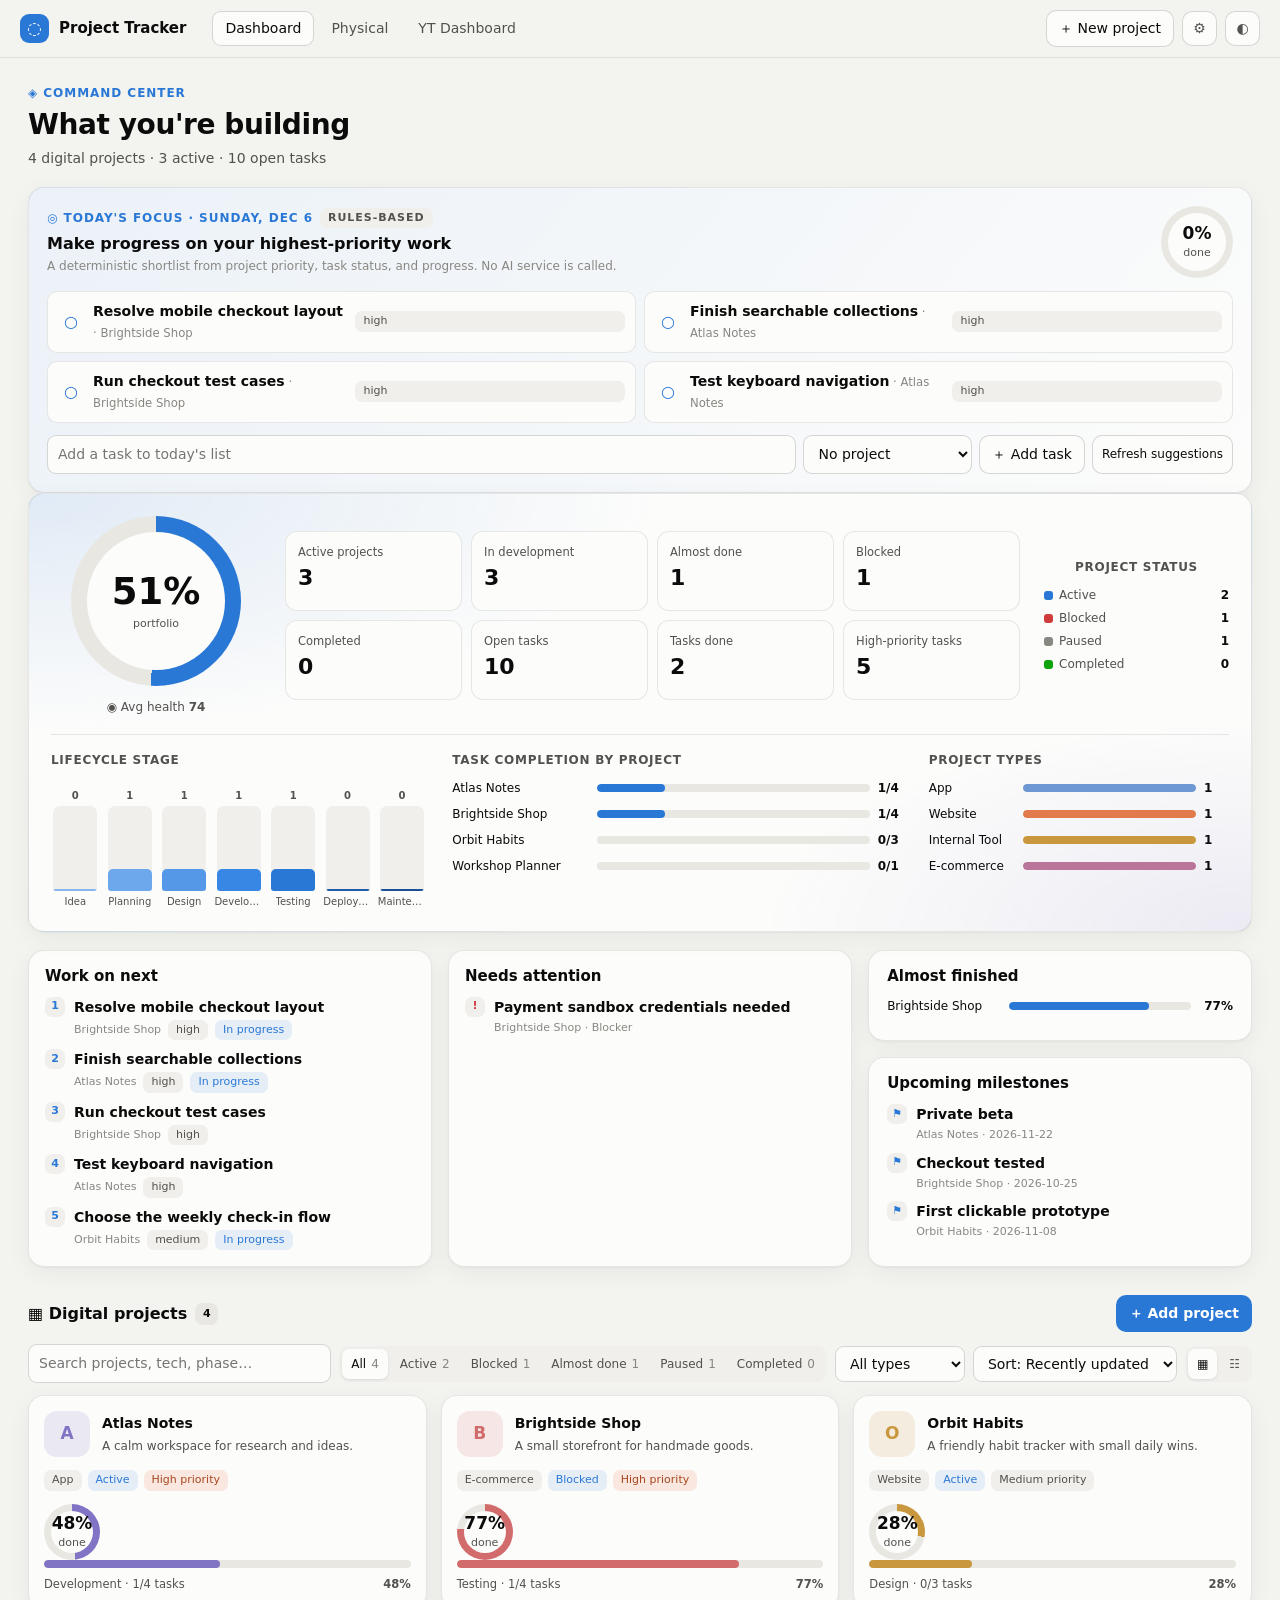
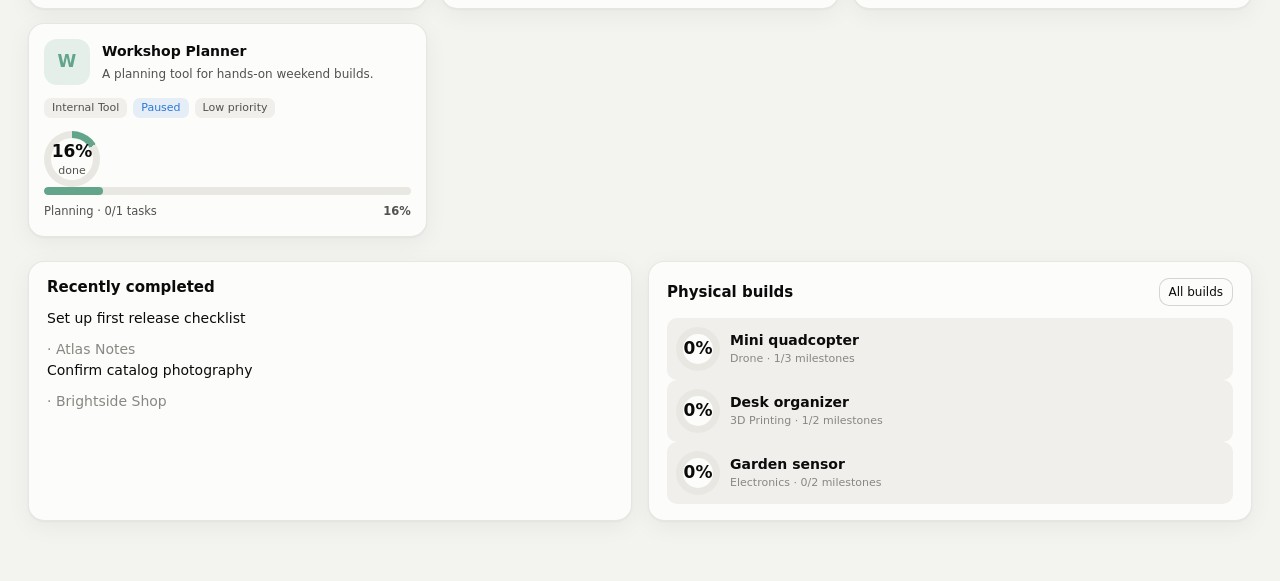
==== artifact-version/artifact-code.html @ 7876c754 "Add standalone Artifact prototype Co-authored-by: Yousseft2002 <73260784+Yousseft2002@users.noreply." ====
<!doctype html>
<html lang="en">
<head>
<meta charset="utf-8">
<meta name="viewport" content="width=device-width, initial-scale=1">
<meta name="theme-color" content="#f3f3f0">
<title>Project Tracker · Artifact</title>
<style>
:root{color-scheme:light;--page:#f3f3f0;--surface:#fcfcfb;--surface2:#f0efec;--surface3:#e8e7e2;--border:rgba(11,11,11,.09);--border-strong:rgba(11,11,11,.16);--text:#0b0b0b;--text2:#52514e;--muted:#898781;--grid:#e1e0d9;--accent:#2a78d6;--good:#0ca30c;--warning:#fab219;--critical:#d03b3b;--serious:#ec835a;--s1:#2a78d6;--s2:#eb6834;--s3:#1baf7a;--s4:#eda100;--s5:#e87ba4;--s6:#008300;--s7:#4a3aa7;--s8:#e34948;--shadow:0 1px 2px rgba(0,0,0,.04),0 6px 24px rgba(0,0,0,.05);--radius:16px}
:root[data-theme=dark]{color-scheme:dark;--page:#0b0c0e;--surface:#16171a;--surface2:#1e1f23;--surface3:#26272c;--border:rgba(255,255,255,.08);--border-strong:rgba(255,255,255,.16);--text:#fff;--text2:#c3c2b7;--muted:#898781;--grid:#2c2c2a;--accent:#3987e5;--good:#0ca30c;--critical:#e66767;--shadow:0 1px 0 rgba(255,255,255,.03) inset}
*{box-sizing:border-box}html,body{margin:0}body{background:var(--page);color:var(--text);font:14px/1.5 system-ui,-apple-system,"Segoe UI",sans-serif;-webkit-font-smoothing:antialiased}button,input,select,textarea{font:inherit;color:inherit}button{cursor:pointer}a{color:inherit;text-decoration:none}h1,h2,h3,p{margin:0}h1{font-size:28px;line-height:1.2;letter-spacing:-.015em}h2{font-size:16px;line-height:1.2}h3{font-size:12px;color:var(--text2);text-transform:uppercase;letter-spacing:.06em}small,.muted{color:var(--muted)}.small{font-size:12px}
.topbar{position:sticky;top:0;z-index:5;display:flex;align-items:center;gap:26px;padding:10px max(20px,calc((100vw - 1384px)/2));background:color-mix(in srgb,var(--page) 88%,transparent);backdrop-filter:blur(14px);border-bottom:1px solid var(--border);flex-wrap:wrap}.brand{display:flex;align-items:center;gap:10px;font-size:15px;font-weight:700;white-space:nowrap}.logo{display:grid;place-items:center;width:29px;height:29px;border-radius:9px;background:var(--accent);color:white;font-weight:800;font-size:17px}.tabs{display:flex;gap:4px;overflow-x:auto}.tabs button{border:0;background:none;color:var(--text2);padding:7px 13px;border-radius:9px;white-space:nowrap}.tabs button:hover,.tabs button.active{background:var(--surface);color:var(--text);box-shadow:inset 0 0 0 1px var(--border-strong)}.top-actions{margin-left:auto;display:flex;gap:8px;align-items:center;flex-wrap:wrap}
.btn,.icon-btn{display:inline-flex;align-items:center;justify-content:center;gap:6px;border:1px solid var(--border-strong);background:var(--surface);padding:7px 12px;border-radius:10px;white-space:nowrap;transition:.15s}.btn:hover,.icon-btn:hover{background:var(--surface2)}.btn.primary{background:var(--accent);color:white;border-color:transparent;font-weight:600}.btn.danger{color:var(--critical)}.btn.small{font-size:12px;padding:4px 9px}.icon-btn{width:35px;height:35px;padding:0;color:var(--text2)}button:disabled{opacity:.5;cursor:default}input,select,textarea{border:1px solid var(--border-strong);background:var(--surface);border-radius:9px;padding:8px 10px;min-width:0}textarea{width:100%;min-height:84px;resize:vertical}input[type=range]{accent-color:var(--accent)}
.app{max-width:1440px;margin:auto;padding:26px 28px 60px}.page-head{display:flex;justify-content:space-between;align-items:flex-end;gap:16px;flex-wrap:wrap;margin-bottom:18px}.page-head p{margin-top:6px;color:var(--text2)}.eyebrow{display:flex;align-items:center;gap:7px;margin-bottom:6px;font-size:12px;font-weight:700;color:var(--accent);text-transform:uppercase;letter-spacing:.08em}.card{background:var(--surface);border:1px solid var(--border);border-radius:var(--radius);box-shadow:var(--shadow);min-width:0}.panel{padding:16px 18px}.panel-head{display:flex;align-items:center;justify-content:space-between;gap:10px;margin-bottom:12px}.panel-head h2{font-size:15px}.section{margin-top:28px}.grid2,.grid3{display:grid;grid-template-columns:repeat(2,minmax(0,1fr));gap:16px}.grid3{grid-template-columns:repeat(3,minmax(0,1fr))}.stack{display:grid;gap:16px}.empty{padding:18px 4px;color:var(--muted);font-size:13px}
.hero{position:relative;overflow:hidden;padding:22px;background:radial-gradient(900px 340px at 0 0,color-mix(in srgb,var(--accent) 13%,transparent),transparent 70%),radial-gradient(700px 300px at 100% 100%,color-mix(in srgb,var(--s7) 9%,transparent),transparent 70%),var(--surface)}.hero-grid{display:grid;grid-template-columns:210px minmax(400px,1fr) 185px;gap:24px;align-items:center}.hero-ring{display:grid;justify-items:center;gap:12px}.ring{display:grid;place-items:center;width:var(--size,126px);aspect-ratio:1;border-radius:50%;background:conic-gradient(var(--ring-color,var(--accent)) calc(var(--pct)*1%),var(--surface3) 0);position:relative}.ring:before{content:"";position:absolute;inset:var(--thickness,12px);border-radius:50%;background:var(--surface)}.ring-center{position:relative;text-align:center;line-height:1.2}.ring-center b{display:block;font-size:26px}.ring-center span{font-size:11px;color:var(--text2)}.hero-ring-foot{display:flex;gap:13px;color:var(--text2);font-size:12px}.hero-tiles{display:grid;grid-template-columns:repeat(4,minmax(100px,1fr));gap:9px}.stat-tile{display:flex;flex-direction:column;align-items:flex-start;min-height:80px;padding:12px;background:var(--surface);border:1px solid var(--border);border-radius:12px;cursor:pointer;text-align:left}.stat-tile:hover{box-shadow:var(--shadow)}.stat-tile .st-label{color:var(--text2);font-size:11.5px}.stat-tile b{font-size:22px;line-height:1.2;margin-top:4px}.hero-donut{display:grid;justify-items:center;gap:10px}.legend{display:flex;gap:8px 14px;flex-wrap:wrap;color:var(--text2);font-size:12px}.legend.vertical{display:grid;gap:5px;width:100%}.legend li{display:flex;align-items:center;gap:6px;list-style:none}.legend b{margin-left:auto;color:var(--text)}.sw{width:9px;height:9px;border-radius:3px;display:inline-block}.hero-lower{display:grid;grid-template-columns:1fr 1.2fr .8fr;gap:26px;border-top:1px solid var(--border);margin-top:18px;padding-top:16px}.hero-lower h3{margin-bottom:10px}.cols{height:130px;display:flex;align-items:flex-end;gap:6px}.col{flex:1;display:grid;justify-items:center;gap:3px;min-width:0;font-size:10px;color:var(--text2)}.col-track{display:flex;align-items:flex-end;justify-content:center;background:var(--surface2);height:85px;width:100%;max-width:44px;border-radius:7px 7px 3px 3px;overflow:hidden}.col-bar{width:100%;min-height:2px;border-radius:5px 5px 0 0}.col-label{overflow:hidden;text-overflow:ellipsis;white-space:nowrap;max-width:100%}.bar-list{display:grid;gap:8px}.bar-row{display:grid;grid-template-columns:minmax(76px,1fr) 2fr 25px;gap:8px;align-items:center;font-size:12px}.bar-track,.progress-track{height:8px;border-radius:99px;background:var(--surface3);overflow:hidden}.bar-track i,.progress-track i{height:100%;display:block;border-radius:99px;background:var(--accent)}
.focus-grid{display:grid;grid-template-columns:1fr 1fr .95fr;gap:16px;margin-top:18px}.focus-grid>.card{padding:16px}.list{list-style:none;padding:0;margin:0;display:grid;gap:9px}.list li{display:flex;align-items:flex-start;gap:9px}.number{display:grid;place-items:center;width:20px;height:20px;border-radius:7px;background:var(--surface2);color:var(--accent);font-weight:700;font-size:11px;flex:none}.list-main{min-width:0;flex:1}.list-title{font-weight:600}.list-meta{display:flex;gap:7px;align-items:center;flex-wrap:wrap;margin-top:2px;color:var(--muted);font-size:11px}.chip{display:inline-flex;align-items:center;gap:4px;background:var(--surface2);border-radius:7px;padding:2px 8px;color:var(--text2);font-size:11px}.chip.status{background:color-mix(in srgb,var(--accent) 11%,var(--surface));color:var(--accent)}.chip.high{background:color-mix(in srgb,var(--serious) 17%,var(--surface));color:#a8481f}.mini-list{display:grid;gap:10px}.mini-row{display:grid;grid-template-columns:minmax(70px,1fr) 1.6fr 34px;gap:8px;align-items:center;font-size:12px}.mini-row b{text-align:right}
.section-title{display:flex;justify-content:space-between;align-items:center;gap:12px;flex-wrap:wrap;margin-bottom:10px}.section-title h2{display:flex;gap:8px;align-items:center}.count{display:grid;place-items:center;min-width:23px;height:22px;padding:0 6px;border-radius:8px;background:var(--surface3);font-size:11px}.toolbar{display:flex;gap:8px;align-items:center;flex-wrap:wrap;margin:12px 0}.search{min-width:210px;flex:1}.seg{display:flex;gap:3px;padding:3px;border-radius:10px;background:var(--surface2)}.seg button{border:0;background:none;padding:6px 9px;color:var(--text2);border-radius:7px;font-size:12px;white-space:nowrap}.seg button.on{background:var(--surface);color:var(--text);box-shadow:0 1px 3px var(--border)}.seg button span{margin-left:5px;color:var(--muted)}.pgrid{display:grid;grid-template-columns:repeat(3,minmax(0,1fr));gap:14px}.project-card{padding:15px;cursor:pointer;transition:transform .15s,box-shadow .15s}.project-card:hover{transform:translateY(-2px);box-shadow:0 10px 28px var(--border)}.pc-head{display:flex;gap:12px;align-items:center}.pc-icon{display:grid;place-items:center;width:46px;height:46px;flex:none;border-radius:13px;background:color-mix(in srgb,var(--tc) 15%,var(--surface));color:var(--tc);font-size:17px;font-weight:750}.pc-head h3{font-size:14px;color:var(--text);text-transform:none;letter-spacing:0}.pc-head p{color:var(--text2);font-size:12px;margin-top:3px;display:-webkit-box;-webkit-line-clamp:2;-webkit-box-orient:vertical;overflow:hidden}.pc-badges{display:flex;gap:6px;flex-wrap:wrap;margin:13px 0}.pc-foot{display:flex;justify-content:space-between;align-items:center;color:var(--text2);font-size:11.5px;margin-top:8px}.prow{display:grid;grid-template-columns:2fr .8fr 1fr 1.2fr;gap:12px;align-items:center;padding:12px;border-bottom:1px solid var(--border);font-size:12.5px;cursor:pointer}.prow:hover{background:var(--surface2)}.prow.head{color:var(--muted);font-size:11px;font-weight:700;cursor:default}.bottom-grid{display:grid;grid-template-columns:1fr 1fr;gap:16px;margin-top:24px}.feed{list-style:none;margin:0;padding:0;display:grid;gap:10px}.feed li{border-bottom:1px solid var(--border);padding-bottom:9px}.feed li:last-child{border:0}.phys-chip{display:flex;align-items:center;gap:10px;padding:9px;border-radius:10px;background:var(--surface2);cursor:pointer}.phys-chip b,.phys-chip span{display:block}.phys-chip span{color:var(--muted);font-size:11px}.panel-title{display:flex;justify-content:space-between;align-items:center;margin-bottom:12px}.build-grid{display:grid;grid-template-columns:repeat(3,minmax(0,1fr));gap:14px}.build-card{padding:16px;cursor:pointer}.build-card:hover{box-shadow:var(--shadow)}.build-card h2{margin:8px 0 4px}.build-stats{display:flex;justify-content:space-between;gap:8px;margin-top:14px;color:var(--text2);font-size:12px}.build-detail{padding:20px}.detail-head{display:grid;grid-template-columns:auto 1fr;gap:22px;align-items:center}.detail-actions{display:flex;gap:8px;flex-wrap:wrap;margin-top:13px}.detail-section{margin-top:16px}.form-grid{display:grid;grid-template-columns:repeat(2,minmax(0,1fr));gap:12px}.field{display:grid;gap:5px;color:var(--text2);font-size:12px}.wide{grid-column:1/-1}.task-columns{display:grid;grid-template-columns:repeat(3,minmax(0,1fr));gap:12px}.task-col{padding:12px;background:var(--surface2);border-radius:12px}.task-col h3{display:flex;justify-content:space-between;margin-bottom:10px}.task{display:flex;align-items:flex-start;gap:8px;padding:9px;background:var(--surface);border:1px solid var(--border);border-radius:9px;margin-top:7px}.task .check{border:0;background:none;padding:0;color:var(--accent);font-size:17px}.task.done .task-text{text-decoration:line-through;color:var(--muted)}.task-text{flex:1;min-width:0}.task-meta{font-size:11px;color:var(--muted)}.task button.remove{border:0;background:none;color:var(--muted);font-size:16px;padding:0 3px}.timeline{list-style:none;padding:0;margin:0;display:grid;gap:8px}.timeline li{display:flex;gap:9px;align-items:center;border-bottom:1px solid var(--border);padding:8px 0}.timeline li:last-child{border:0}.timeline .grow{flex:1}.issue{border-left:3px solid var(--critical);padding:8px 11px;margin:7px 0;background:var(--surface2);border-radius:0 8px 8px 0}.issue.resolved{opacity:.65;border-color:var(--good)}.section-nav{display:flex;gap:7px;overflow-x:auto;margin:16px 0}.section-nav a{white-space:nowrap;padding:6px 10px;background:var(--surface2);border-radius:8px;font-size:12px}
.plan-box{padding:18px;background:linear-gradient(130deg,color-mix(in srgb,var(--accent) 8%,var(--surface)),var(--surface))}.plan-head{display:flex;justify-content:space-between;align-items:center;gap:14px}.plan-head h2{margin:4px 0}.plan-list{display:grid;grid-template-columns:repeat(2,minmax(0,1fr));gap:8px;margin-top:13px}.plan-item{display:flex;gap:9px;align-items:center;padding:9px 10px;border:1px solid var(--border);border-radius:10px;background:var(--surface)}.plan-item span{flex:1}.plan-item button{border:0;background:none;color:var(--accent);font-size:16px}.plan-add{display:flex;gap:7px;flex-wrap:wrap;margin-top:12px}.plan-add input:first-child{flex:1}.plan-message{color:var(--muted);font-size:12px;margin-top:9px}
.stats-grid{display:grid;grid-template-columns:repeat(4,1fr);gap:12px}.yt-kpi{padding:15px;border:1px solid var(--border);border-radius:12px;background:var(--surface)}.yt-kpi b,.yt-kpi span{display:block}.yt-kpi b{font-size:21px}.yt-kpi span{font-size:12px;color:var(--text2)}.yt-banner{padding:14px;margin:15px 0;color:var(--text2);display:flex;gap:10px}.chart-placeholder{height:190px;display:flex;align-items:flex-end;gap:10px;padding:15px 22px;border-bottom:1px solid var(--grid);background:repeating-linear-gradient(to bottom,transparent 0 45px,var(--grid) 46px,var(--grid) 47px)}.chart-placeholder i{flex:1;background:var(--surface3);border-radius:5px 5px 0 0;height:12%}.settings-grid{display:grid;grid-template-columns:1fr 1fr;gap:16px}.settings-card{padding:18px}.settings-card h2{margin-bottom:8px}.settings-card p{color:var(--text2);font-size:13px;margin-bottom:12px}.modal{position:fixed;inset:0;z-index:10;background:rgba(5,8,12,.45);display:grid;place-items:center;padding:15px}.modal-card{width:min(600px,100%);max-height:90vh;overflow:auto;background:var(--surface);border-radius:16px;padding:21px;box-shadow:0 20px 60px rgba(0,0,0,.25)}.modal-head{display:flex;justify-content:space-between;align-items:center;margin-bottom:15px}.modal-card form{display:grid;gap:12px}.modal-actions{display:flex;justify-content:flex-end;gap:8px;margin-top:4px}.toast{position:fixed;bottom:20px;left:50%;transform:translateX(-50%);padding:10px 16px;background:var(--text);color:var(--surface);border-radius:10px;z-index:30;box-shadow:var(--shadow);max-width:90vw}.warning{padding:11px;border-radius:9px;background:color-mix(in srgb,var(--warning) 14%,var(--surface));color:var(--text2);font-size:12px}.status-active{color:var(--accent)}.status-blocked{color:var(--critical)}.status-completed{color:var(--good)}.status-paused{color:var(--muted)}
@media(max-width:1050px){.hero-grid{grid-template-columns:185px 1fr}.hero-donut{display:none}.hero-lower{grid-template-columns:1fr 1fr}.hero-lower>div:last-child{grid-column:1/-1}.focus-grid{grid-template-columns:1fr 1fr}.focus-grid>.card:last-child{grid-column:1/-1}.pgrid{grid-template-columns:repeat(2,minmax(0,1fr))}.build-grid{grid-template-columns:repeat(2,minmax(0,1fr))}}
@media(max-width:700px){.topbar{gap:8px;padding:9px 12px}.brand{margin-right:auto}.top-actions{margin-left:0}.tabs{order:3;width:100%}.top-actions .optional{display:none}.app{padding:19px 13px 40px}.page-head{align-items:flex-start}h1{font-size:24px}.hero{padding:14px}.hero-grid{grid-template-columns:1fr;gap:15px}.hero-ring{display:flex;justify-content:center}.ring{--size:104px}.hero-tiles{grid-template-columns:repeat(2,minmax(0,1fr));gap:7px}.stat-tile{min-height:68px;padding:9px}.stat-tile b{font-size:19px}.hero-lower{grid-template-columns:1fr;gap:17px}.hero-lower>div:last-child{grid-column:auto}.focus-grid,.bottom-grid,.grid2,.settings-grid{grid-template-columns:1fr}.focus-grid>.card:last-child{grid-column:auto}.pgrid,.build-grid{grid-template-columns:1fr}.toolbar{align-items:stretch}.search{min-width:100%}.toolbar select{flex:1}.seg{max-width:100%;overflow-x:auto}.plan-head{align-items:flex-start;flex-direction:column}.plan-list{grid-template-columns:1fr}.task-columns{grid-template-columns:1fr}.detail-head{grid-template-columns:1fr;justify-items:center;text-align:center}.detail-actions{justify-content:center}.form-grid{grid-template-columns:1fr}.wide{grid-column:auto}.stats-grid{grid-template-columns:repeat(2,1fr)}.prow{grid-template-columns:1fr 1fr}.prow.head{display:none}}
</style>
</head>
<body>
<header class="topbar">
  <a class="brand" href="#/"><span class="logo" aria-hidden="true">◌</span><span>Project Tracker</span></a>
  <nav class="tabs" aria-label="Sections">
    <button data-page="dashboard">Dashboard</button><button data-page="physical">Physical</button><button data-page="yt">YT Dashboard</button>
  </nav>
  <div class="top-actions">
    <button class="btn optional" data-action="new-project">＋ New project</button>
    <button class="icon-btn" data-page="settings" title="Data & settings" aria-label="Data and settings">⚙</button>
    <button class="icon-btn" data-action="theme" title="Toggle light / dark" aria-label="Toggle theme">◐</button>
  </div>
</header>
<main id="app" class="app" aria-live="polite"></main>
<div id="overlay"></div>
<div id="toast" class="toast" hidden role="status"></div>
<script>
(() => {
"use strict";
const STORAGE_KEY = "project-tracker-artifact-v1";
const PHASES = ["Idea","Planning","Design","Development","Testing","Deployment","Maintenance"];
const STATUSES = ["Active","Blocked","Paused","Completed"];
const PRIORITIES = ["High","Medium","Low"];
const TYPES = ["App","Website","SaaS","Internal Tool","E-commerce","Automation","Game","Library","Other"];
const COLORS = ["#6e98d4","#e27a4b","#42a58a","#c9983e","#ba759a","#63a58a","#8174c5","#d26c6c"];
const esc = (v) => String(v == null ? "" : v).replace(/[&<>"']/g, c => ({"&":"&amp;","<":"&lt;",">":"&gt;",'"':"&quot;","'":"&#39;"}[c]));
const id = () => "u-" + Date.now().toString(36) + Math.random().toString(36).slice(2,7);
const today = () => new Date().toISOString().slice(0,10);
const fmt = (n) => Number(n || 0).toLocaleString();
const money = (n) => "$" + Number(n || 0).toLocaleString(undefined,{maximumFractionDigits:0});
const emptyTask = (title,status="todo",priority="medium") => ({id:id(),title,detail:"",status,priority,source:"user",updatedAt:new Date().toISOString()});
function demoData(){
  const now = new Date().toISOString();
  return {
    version:1, updatedAt:now, theme:"light",
    projects:[
      {id:"atlas-notes",name:"Atlas Notes",oneLiner:"A calm workspace for research and ideas.",description:"A lightweight notes app focused on searchable collections, a distraction-free editor, and reliable exports.",type:"App",status:"Active",phase:"Development",progress:48,priority:"High",health:78,targetDate:"2026-12-15",technologies:["React","TypeScript","SQLite"],notes:"Synthetic example project. Replace or remove this data.",goals:["Ship a useful first release","Make notes easy to search"],tasks:[emptyTask("Finish searchable collections","doing","high"),emptyTask("Add Markdown export","todo","medium"),emptyTask("Test keyboard navigation","todo","high"),emptyTask("Set up first release checklist","done","medium")],milestones:[{id:id(),title:"Core editor works",status:"done",due:"2026-09-18"},{id:id(),title:"Private beta",status:"todo",due:"2026-11-22"}],blockers:[],bugs:[],createdAt:"2026-05-02",updatedAt:now},
      {id:"brightside-shop",name:"Brightside Shop",oneLiner:"A small storefront for handmade goods.",description:"An independent shop concept with a curated catalog, clear product stories, and a simple checkout journey.",type:"E-commerce",status:"Blocked",phase:"Testing",progress:77,priority:"High",health:62,targetDate:"2026-10-30",technologies:["Shopify","Liquid","Stripe"],notes:"Synthetic example. No store, customer, payment, or production information is connected.",tasks:[emptyTask("Resolve mobile checkout layout","doing","high"),emptyTask("Review return policy copy","todo","medium"),emptyTask("Run checkout test cases","todo","high"),emptyTask("Confirm catalog photography","done","low")],milestones:[{id:id(),title:"Catalog ready",status:"done",due:"2026-09-15"},{id:id(),title:"Checkout tested",status:"todo",due:"2026-10-25"}],blockers:[{id:id(),title:"Payment sandbox credentials needed",detail:"Example blocker only; credentials must never be added to this Artifact.",status:"open"}],bugs:[],createdAt:"2026-03-14",updatedAt:now},
      {id:"orbit-habits",name:"Orbit Habits",oneLiner:"A friendly habit tracker with small daily wins.",description:"A mobile-first concept for building sustainable routines through small goals and helpful visual feedback.",type:"Website",status:"Active",phase:"Design",progress:28,priority:"Medium",health:84,targetDate:"2027-01-12",technologies:["HTML","CSS","JavaScript"],notes:"",tasks:[emptyTask("Choose the weekly check-in flow","doing","medium"),emptyTask("Create accessible streak view","todo","high"),emptyTask("Write onboarding text","todo","low")],milestones:[{id:id(),title:"First clickable prototype",status:"todo",due:"2026-11-08"}],blockers:[],bugs:[{id:id(),title:"Contrast needs review",detail:"Example issue: verify text and status colors.",priority:"medium",status:"open"}],createdAt:"2026-06-07",updatedAt:now},
      {id:"workshop-planner",name:"Workshop Planner",oneLiner:"A planning tool for hands-on weekend builds.",description:"A small utility for collecting project ideas, materials, milestones, and build notes in one place.",type:"Internal Tool",status:"Paused",phase:"Planning",progress:16,priority:"Low",health:71,targetDate:"",technologies:["Python","SQLite"],notes:"",tasks:[emptyTask("List the most common build categories","todo","low")],milestones:[],blockers:[],bugs:[],createdAt:"2026-04-20",updatedAt:now}
    ],
    physical:[
      {id:id(),name:"Mini quadcopter",category:"Drone",status:"active",description:"Synthetic example build log for a small quadcopter.",budget:450,color:2,milestones:[{id:id(),title:"Choose frame and parts",done:true},{id:id(),title:"Assemble and wire",done:false},{id:id(),title:"Bench test safely",done:false}],updates:[{id:id(),day:"2026-09-14",progress:30,note:"Parts list drafted (example).",hours:2,cost:20}],target_date:"2026-12-01"},
      {id:id(),name:"Desk organizer",category:"3D Printing",status:"planning",description:"A custom organizer, modeled and printed in a few iterations.",budget:60,color:5,milestones:[{id:id(),title:"Measure desk",done:true},{id:id(),title:"Print first draft",done:false}],updates:[],target_date:""},
      {id:id(),name:"Garden sensor",category:"Electronics",status:"paused",description:"A small environmental sensor prototype.",budget:90,color:3,milestones:[{id:id(),title:"Pick sensor",done:false},{id:id(),title:"Test enclosure",done:false}],updates:[],target_date:""}
    ],
    planTasks:[], analytics: null, ui:{q:"",status:"all",type:"all",sort:"updated",view:"grid"}, page:"dashboard", projectId:null, physicalId:null
  };
}
function safeLoad(){
  try{
    const raw=localStorage.getItem(STORAGE_KEY);
    if(!raw)return demoData();
    const parsed=JSON.parse(raw);
    if(!parsed||!Array.isArray(parsed.projects)||!Array.isArray(parsed.physical))return demoData();
    return {...demoData(),...parsed,ui:{...demoData().ui,...(parsed.ui||{})}};
  }catch(_){return demoData();}
}
let state=safeLoad(), toastTimer=0, searchTimer=0;
function persist(){
  state.updatedAt=new Date().toISOString();
  try{localStorage.setItem(STORAGE_KEY,JSON.stringify(state));}catch(_){showToast("Browser storage is unavailable; export a JSON backup to keep your changes.");}
}
function showToast(text){
  const t=document.getElementById("toast");t.textContent=text;t.hidden=false;clearTimeout(toastTimer);toastTimer=setTimeout(()=>t.hidden=true,2800);
}
function ring(value,size=76,color="var(--accent)",label="complete"){
  const v=Math.max(0,Math.min(100,Number(value)||0));
  return `<div class="ring" style="--size:${size}px;--pct:${v};--ring-color:${color};--thickness:${Math.max(7,Math.round(size*.095))}px" role="img" aria-label="${v}% ${label}"><div class="ring-center"><b style="font-size:${Math.max(17,Math.round(size*.22))}px">${v}%</b><span>${label}</span></div></div>`;
}
function projectStats(){
  const ps=state.projects, live=ps.filter(p=>p.status!=="Paused"), tasks=ps.flatMap(p=>p.tasks||[]);
  const statusCounts=Object.fromEntries(STATUSES.map(s=>[s,ps.filter(p=>p.status===s).length]));
  return {total:ps.length,active:ps.filter(p=>p.status==="Active"||p.status==="Blocked").length,
    overall:live.length?Math.round(live.reduce((a,p)=>a+(+p.progress||0),0)/live.length):0,
    blocked:statusCounts.Blocked,completed:statusCounts.Completed,paused:statusCounts.Paused,
    inDevelopment:ps.filter(p=>["Design","Development","Testing","Deployment"].includes(p.phase)&&["Active","Blocked"].includes(p.status)).length,
    close:ps.filter(p=>p.status!=="Completed"&&p.status!=="Paused"&&p.progress>=75).length,
    openTasks:tasks.filter(t=>t.status!=="done").length,doneTasks:tasks.filter(t=>t.status==="done").length,totalTasks:tasks.length,
    highTasks:tasks.filter(t=>t.status!=="done"&&t.priority==="high").length,statusCounts};
}
function sortProjects(ps){
  const u=state.ui,q=(u.q||"").trim().toLowerCase();
  const sorts={updated:(a,b)=>(b.updatedAt||"").localeCompare(a.updatedAt||""),progress:(a,b)=>b.progress-a.progress,priority:(a,b)=>PRIORITIES.indexOf(a.priority)-PRIORITIES.indexOf(b.priority),health:(a,b)=>(b.health??-1)-(a.health??-1),phase:(a,b)=>PHASES.indexOf(b.phase)-PHASES.indexOf(a.phase),name:(a,b)=>a.name.localeCompare(b.name)};
  return ps.filter(p=>u.status==="all"||(u.status==="close"?p.status!=="Completed"&&p.progress>=75:p.status===u.status))
    .filter(p=>u.type==="all"||p.type===u.type)
    .filter(p=>!q||[p.name,p.oneLiner,p.type,p.phase,...(p.technologies||[])].join(" ").toLowerCase().includes(q))
    .slice().sort(sorts[u.sort]||sorts.updated);
}
function nextUp(n=6){
  const rows=[];
  state.projects.filter(p=>p.status==="Active"||p.status==="Blocked").forEach(p=>{
    (p.tasks||[]).filter(t=>t.status!=="done").forEach(t=>{
      const pw=3-PRIORITIES.indexOf(p.priority),tw=2-PRIORITIES.indexOf((t.priority||"medium").replace(/^./,c=>c.toUpperCase()));
      rows.push({p,t,score:pw*10+(t.status==="doing"?6:0)+Math.max(0,tw)*2+(p.progress||0)/25});
    });
  });
  rows.sort((a,b)=>b.score-a.score);
  const used={};return rows.filter(x=>(used[x.p.id]=(used[x.p.id]||0)+1)<=2).slice(0,n);
}
function pill(text,cls=""){return `<span class="chip ${cls}">${esc(text)}</span>`}
function projectCard(p){
  const color=COLORS[Math.abs(p.name.split("").reduce((a,c)=>a+c.charCodeAt(0),0))%COLORS.length];
  const taskDone=(p.tasks||[]).filter(t=>t.status==="done").length, total=(p.tasks||[]).length;
  return `<article class="card project-card" data-action="open-project" data-id="${esc(p.id)}" tabindex="0" role="button" aria-label="Open ${esc(p.name)}">
    <div class="pc-head"><div class="pc-icon" style="--tc:${color}">${esc(p.name.slice(0,1).toUpperCase())}</div><div><h3>${esc(p.name)}</h3><p>${esc(p.oneLiner||p.description||"No description yet.")}</p></div></div>
    <div class="pc-badges">${pill(p.type)}${pill(p.status,"status")}${pill(p.priority+" priority",p.priority==="High"?"high":"")}</div>
    ${ring(p.progress,56,color,"done")}
    <div class="progress-track" aria-label="Progress"><i style="width:${Math.max(0,Math.min(100,p.progress))}%;background:${color}"></i></div>
    <div class="pc-foot"><span>${esc(p.phase)} · ${taskDone}/${total} tasks</span><b>${p.progress}%</b></div></article>`;
}
function projectList(p){
  return `<div class="prow" data-action="open-project" data-id="${esc(p.id)}" tabindex="0"><b>${esc(p.name)}</b><span>${esc(p.type)}</span><span>${esc(p.phase)}</span><span>${p.progress}% · ${esc(p.status)}</span></div>`;
}
function panel(title,body,extra=""){
  return `<section class="card panel"><header class="panel-head"><h2>${title}</h2>${extra}</header>${body}</section>`;
}
function dashboard(){
  const s=projectStats(), ps=state.projects, show=sortProjects(ps), maxType=Math.max(1,...TYPES.map(t=>ps.filter(p=>p.type===t).length));
  const statusColors={Active:"var(--accent)",Blocked:"var(--critical)",Paused:"var(--muted)",Completed:"var(--good)"};
  const next=nextUp(5);
  const attention=ps.flatMap(p=>[...(p.blockers||[]).filter(x=>x.status==="open").map(x=>({p,title:x.title,kind:"Blocker"})),...(p.bugs||[]).filter(x=>x.status==="open"&&x.priority==="high").map(x=>({p,title:x.title,kind:"Bug"}))]).slice(0,5);
  const almost=ps.filter(p=>p.status!=="Completed"&&p.status!=="Paused"&&p.progress>=60).sort((a,b)=>b.progress-a.progress).slice(0,4);
  const milestones=ps.flatMap(p=>(p.milestones||[]).filter(m=>m.status!=="done").map(m=>({p,m}))).slice(0,5);
  const phaseHtml=PHASES.map((ph,i)=>{const n=ps.filter(p=>p.phase===ph).length;return `<div class="col"><b>${n}</b><div class="col-track"><i class="col-bar" style="height:${Math.max(2,n/Math.max(1,ps.length)*100)}%;background:${["#86b6ef","#6da7ec","#5598e7","#3987e5","#2a78d6","#1c5cab","#184f95"][i]}"></i></div><span class="col-label">${esc(ph)}</span></div>`}).join("");
  const typeRows=TYPES.map((t,i)=>({t,n:ps.filter(p=>p.type===t).length,i})).filter(x=>x.n).map(x=>`<div class="bar-row"><span>${esc(x.t)}</span><span class="bar-track"><i style="width:${x.n/maxType*100}%;background:${COLORS[x.i%COLORS.length]}"></i></span><b>${x.n}</b></div>`).join("");
  return `<div class="page-head"><div><div class="eyebrow">◈ Command center</div><h1>What you're building</h1><p>${s.total} digital projects · ${s.active} active · ${fmt(s.openTasks)} open tasks</p></div></div>
  ${planner()}
  <section class="hero card" aria-label="Portfolio overview"><div class="hero-grid">
    <div class="hero-ring">${ring(s.overall,170,"var(--accent)","portfolio")}<div class="hero-ring-foot"><span>◉ Avg health <b>${ps.length?Math.round(ps.reduce((a,p)=>a+(p.health||0),0)/ps.length):"–"}</b></span></div></div>
    <div class="hero-tiles">
      ${tile("Active projects",s.active,"all")} ${tile("In development",s.inDevelopment,"all")} ${tile("Almost done",s.close,"close")} ${tile("Blocked",s.blocked,"Blocked")}
      ${tile("Completed",s.completed,"Completed")} ${tile("Open tasks",s.openTasks)} ${tile("Tasks done",s.doneTasks)} ${tile("High-priority tasks",s.highTasks)}
    </div><div class="hero-donut"><h3>Project status</h3><div class="legend vertical">${STATUSES.map(st=>`<li><i class="sw" style="background:${statusColors[st]}"></i>${st}<b>${s.statusCounts[st]}</b></li>`).join("")}</div></div>
  </div><div class="hero-lower"><div><h3>Lifecycle stage</h3><div class="cols">${phaseHtml}</div></div>
    <div><h3>Task completion by project</h3><div class="bar-list">${ps.filter(p=>p.tasks.length).slice(0,5).map(p=>{let c=p.tasks.filter(t=>t.status==="done").length;return `<div class="bar-row"><span>${esc(p.name)}</span><span class="bar-track"><i style="width:${c/Math.max(1,p.tasks.length)*100}%"></i></span><b>${c}/${p.tasks.length}</b></div>`}).join("")||`<div class="empty">Add tasks to see completion.</div>`}</div></div>
    <div><h3>Project types</h3><div class="bar-list">${typeRows||`<div class="empty">No projects yet.</div>`}</div></div>
  </div></section>
  <div class="focus-grid">
    ${panel("Work on next",next.length?`<ol class="list">${next.map((x,i)=>`<li><span class="number">${i+1}</span><div class="list-main"><div class="list-title">${esc(x.t.title)}</div><div class="list-meta"><a href="#/project/${encodeURIComponent(x.p.id)}">${esc(x.p.name)}</a>${pill(x.t.priority||"medium")}${x.t.status==="doing"?pill("In progress","status"):""}</div></div></li>`).join("")}</ol>`:`<div class="empty">Add tasks to see suggestions.</div>`)}
    ${panel("Needs attention",attention.length?`<ul class="list">${attention.map(x=>`<li><span class="number" style="color:var(--critical)">!</span><div class="list-main"><div class="list-title">${esc(x.title)}</div><div class="list-meta">${esc(x.p.name)} · ${x.kind}</div></div></li>`).join("")}</ul>`:`<div class="empty">Nothing needs attention right now.</div>`)}
    <div class="stack">${panel("Almost finished",almost.length?`<div class="mini-list">${almost.map(p=>`<a class="mini-row" href="#/project/${encodeURIComponent(p.id)}"><span>${esc(p.name)}</span><span class="bar-track"><i style="width:${p.progress}%"></i></span><b>${p.progress}%</b></a>`).join("")}</div>`:`<div class="empty">No project is past 60% yet.</div>`)}
      ${panel("Upcoming milestones",milestones.length?`<ul class="list">${milestones.map(x=>`<li><span class="number">⚑</span><div class="list-main"><div class="list-title">${esc(x.m.title)}</div><div class="list-meta">${esc(x.p.name)} · ${x.m.due?esc(x.m.due):"No due date"}</div></div></li>`).join("")}</ul>`:`<div class="empty">No milestones yet.</div>`)}</div>
  </div>
  <section class="section" id="projects"><div class="section-title"><h2>▦ Digital projects <span class="count">${show.length}</span></h2><button class="btn primary" data-action="new-project">＋ Add project</button></div>
    <div class="toolbar"><input class="search" data-action="search" type="search" placeholder="Search projects, tech, phase…" value="${esc(state.ui.q)}" aria-label="Search projects">
      <div class="seg">${["all","Active","Blocked","close","Paused","Completed"].map(k=>`<button class="${state.ui.status===k?"on":""}" data-action="filter-status" data-value="${k}">${k==="all"?"All":k==="close"?"Almost done":k}<span>${k==="all"?ps.length:k==="close"?s.close:ps.filter(p=>p.status===k).length}</span></button>`).join("")}</div>
      <select data-action="filter-type" aria-label="Filter by type"><option value="all">All types</option>${[...new Set(ps.map(p=>p.type))].map(t=>`<option ${state.ui.type===t?"selected":""}>${esc(t)}</option>`).join("")}</select>
      <select data-action="sort"><option value="updated" ${state.ui.sort==="updated"?"selected":""}>Sort: Recently updated</option><option value="progress" ${state.ui.sort==="progress"?"selected":""}>Sort: Progress</option><option value="priority" ${state.ui.sort==="priority"?"selected":""}>Sort: Priority</option><option value="health" ${state.ui.sort==="health"?"selected":""}>Sort: Health</option><option value="phase" ${state.ui.sort==="phase"?"selected":""}>Sort: Lifecycle stage</option><option value="name" ${state.ui.sort==="name"?"selected":""}>Sort: Name</option></select>
      <div class="seg"><button class="${state.ui.view==="grid"?"on":""}" data-action="view" data-value="grid" aria-label="Grid view">▦</button><button class="${state.ui.view==="list"?"on":""}" data-action="view" data-value="list" aria-label="List view">☷</button></div></div>
    ${show.length?(state.ui.view==="grid"?`<div class="pgrid">${show.map(projectCard).join("")}</div>`:`<div class="card"><div class="prow head"><b>Project</b><span>Type</span><span>Stage</span><span>Progress · status</span></div>${show.map(projectList).join("")}</div>`):`<div class="empty">No projects match these filters.</div>`}
  </section>
  <div class="bottom-grid">${panel("Recently completed",ps.flatMap(p=>p.tasks.filter(t=>t.status==="done").map(t=>({p,t}))).slice(0,6).map(x=>`<div class="feed">${esc(x.t.title)} <span class="muted">· ${esc(x.p.name)}</span></div>`).join("")||`<div class="empty">Completed tasks show up here.</div>`)}
    ${panel("Physical builds",state.physical.slice(0,4).map(p=>`<a class="phys-chip" href="#/physical/${p.id}">${ring(p.progress,44,COLORS[p.color%8],"")}<div><b>${esc(p.name)}</b><span>${esc(p.category)} · ${(p.milestones||[]).filter(m=>m.done).length}/${(p.milestones||[]).length} milestones</span></div></a>`).join("")||`<div class="empty">No physical builds yet.</div>`, `<a class="btn small" href="#/physical">All builds</a>`)}</div>`;
}
function tile(label,value,filter=""){
  return `<button class="stat-tile" ${filter?`data-action="quick-filter" data-value="${filter}"`: ""}><span class="st-label">${label}</span><b>${fmt(value)}</b></button>`;
}
function planner(){
  const tasks=nextUp(4);
  const progress=tasks.length?Math.round(tasks.filter(x=>x.t.status==="done").length/tasks.length*100):0;
  return `<section class="plan-box card"><div class="plan-head"><div><div class="eyebrow">◎ Today's focus · ${new Date().toLocaleDateString(undefined,{weekday:"long",month:"short",day:"numeric"})} <span class="chip">Rules-based</span></div><h2>${tasks.length?"Make progress on your highest-priority work":"No open tasks to plan yet"}</h2><p class="muted small">A deterministic shortlist from project priority, task status, and progress. No AI service is called.</p></div>${ring(progress,72,"var(--accent)","done")}</div>
  ${tasks.length?`<div class="plan-list">${tasks.map(x=>`<div class="plan-item"><button aria-label="Complete ${esc(x.t.title)}" data-action="toggle-task" data-project="${esc(x.p.id)}" data-id="${esc(x.t.id)}">${x.t.status==="done"?"✓":"○"}</button><span><b>${esc(x.t.title)}</b><small> · ${esc(x.p.name)}</small></span>${pill(x.t.priority||"medium")}</div>`).join("")}</div>`:`<div class="empty">Create or import a project with tasks to get started.</div>`}
  <form class="plan-add" data-form="add-plan"><input name="title" placeholder="Add a task to today's list" required maxlength="200"><select name="project"><option value="">No project</option>${state.projects.map(p=>`<option value="${esc(p.id)}">${esc(p.name)}</option>`).join("")}</select><button class="btn" type="submit">＋ Add task</button><button class="btn small" type="button" data-action="regenerate">Refresh suggestions</button></form></section>`;
}
function projectDetail(p){
  if(!p)return `<a href="#/">← Dashboard</a><div class="empty">Project not found.</div>`;
  const color=COLORS[Math.abs(p.name.split("").reduce((a,c)=>a+c.charCodeAt(0),0))%COLORS.length];
  const groups=[["doing","In progress"],["todo","Up next"],["done","Completed"]];
  return `<a href="#/" class="small">← Dashboard</a><section class="card panel detail-section"><div class="detail-head">${ring(p.progress,142,color,"complete")}<div><div class="pc-badges">${pill(p.type)}${pill(p.status,"status")}${pill(p.priority+" priority",p.priority==="High"?"high":"")}</div><h1>${esc(p.name)}</h1><p class="muted">${esc(p.oneLiner||"No description yet.")}</p><div class="detail-actions"><button class="btn primary" data-action="edit-project" data-id="${esc(p.id)}">✎ Edit details</button><button class="btn" data-action="delete-project" data-id="${esc(p.id)}">Hide / remove</button>${p.githubUrl?`<a class="btn" href="${esc(p.githubUrl)}" target="_blank" rel="noopener">GitHub ↗</a>`:""}</div></div></div>
    <div class="grid3 section"><div><small>Lifecycle stage</small><b>${esc(p.phase)}</b></div><div><small>Health</small><b>${p.health??"–"} / 100</b></div><div><small>Target</small><b>${p.targetDate?esc(p.targetDate):"Not set"}</b></div></div></section>
  <nav class="section-nav">${["overview","tasks","milestones","issues"].map(x=>`<a href="#sec-${x}">${x[0].toUpperCase()+x.slice(1)}</a>`).join("")}</nav>
  <section class="grid2 detail-section" id="sec-overview">${panel("Description",`<p>${esc(p.description||"No description yet.")}</p><h3 class="section">Technologies</h3><div class="pc-badges">${(p.technologies||[]).map(t=>pill(t)).join("")||"Unknown"}</div>`)}
  ${panel("Goals & important notes",`<form class="plan-add" data-form="add-goal" data-project="${esc(p.id)}"><input name="title" placeholder="Add a goal" required><button class="btn">＋ Add</button></form><ul class="timeline section">${(p.goals||[]).map((g,i)=>`<li><span class="grow">${esc(g)}</span><button class="btn small" data-action="remove-goal" data-project="${esc(p.id)}" data-index="${i}">×</button></li>`).join("")||`<li class="muted">No goals yet.</li>`}</ul><label class="field section">Notes<textarea data-action="notes" data-project="${esc(p.id)}" placeholder="Decisions, ideas, reminders…">${esc(p.notes||"")}</textarea><span class="small">Saved automatically when you leave the field.</span></label>`)}</section>
  <section id="sec-tasks" class="detail-section">${panel("Tasks",`<form class="plan-add" data-form="add-project-task" data-project="${esc(p.id)}"><input name="title" placeholder="Add a task…" required><select name="priority"><option value="high">High</option><option value="medium" selected>Medium</option><option value="low">Low</option></select><button class="btn primary">＋ Add</button></form><div class="task-columns section">${groups.map(([st,label])=>{const items=p.tasks.filter(t=>t.status===st);return `<div class="task-col"><h3>${label}<span>${items.length}</span></h3>${items.map(t=>`<div class="task ${st==="done"?"done":""}"><button class="check" data-action="toggle-task" data-project="${esc(p.id)}" data-id="${esc(t.id)}">${st==="done"?"✓":"○"}</button><div class="task-text"><b>${esc(t.title)}</b>${t.detail?`<div class="task-meta">${esc(t.detail)}</div>`:""}<div class="task-meta">${esc(t.priority||"medium")} priority</div></div><button class="remove" data-action="delete-task" data-project="${esc(p.id)}" data-id="${esc(t.id)}" aria-label="Remove task">×</button></div>`).join("")||`<div class="empty">Nothing here</div>`}</div>`}).join("")}</div>`)}</section>
  <section id="sec-milestones" class="detail-section">${panel("Milestones",`<form class="plan-add" data-form="add-milestone" data-project="${esc(p.id)}"><input name="title" placeholder="Add a milestone" required><input name="due" type="date"><button class="btn">＋ Add</button></form><ul class="timeline section">${p.milestones.map(m=>`<li><button class="btn small" data-action="toggle-milestone" data-project="${esc(p.id)}" data-id="${esc(m.id)}">${m.status==="done"?"✓":"○"}</button><span class="grow ${m.status==="done"?"muted":""}">${esc(m.title)}</span><small>${m.due?esc(m.due):""}</small><button class="btn small" data-action="delete-milestone" data-project="${esc(p.id)}" data-id="${esc(m.id)}">×</button></li>`).join("")||`<li class="muted">No milestones yet.</li>`}</ul>`)}</section>
  <section id="sec-issues" class="grid2 detail-section">${["blockers","bugs"].map(kind=>panel(kind==="bugs"?"Bugs & issues":"Blockers",`<form class="plan-add" data-form="add-issue" data-project="${esc(p.id)}" data-kind="${kind}"><input name="title" placeholder="${kind==="bugs"?"Describe a bug":"What's stopping progress?"}" required><button class="btn">＋ Add</button></form>${(p[kind]||[]).map(x=>`<div class="issue ${x.status==="resolved"?"resolved":""}"><b>${esc(x.title)}</b><p class="small">${esc(x.detail||"")}</p><div class="plan-add"><button class="btn small" data-action="toggle-issue" data-project="${esc(p.id)}" data-kind="${kind}" data-id="${esc(x.id)}">${x.status==="resolved"?"Reopen":"Resolve"}</button><button class="btn small" data-action="delete-issue" data-project="${esc(p.id)}" data-kind="${kind}" data-id="${esc(x.id)}">Remove</button></div></div>`).join("")||`<div class="empty">Nothing here yet.</div>`}`)).join("")}</section>`;
}
function physicalView(){
  if(state.physicalId){
    const p=state.physical.find(x=>x.id===state.physicalId);
    if(!p)return `<button class="btn" data-action="back-physical">← Physical builds</button><div class="empty">Build not found.</div>`;
    const done=p.milestones.filter(m=>m.done).length, progress=p.updates.find(u=>u.progress!=null)?.progress??(p.milestones.length?Math.round(done/p.milestones.length*100):0);
    const hours=p.updates.reduce((a,u)=>a+(+u.hours||0),0),spent=p.updates.reduce((a,u)=>a+(+u.cost||0),0);
    return `<a href="#/physical" class="small">← Physical builds</a><section class="card build-detail detail-section"><div class="detail-head">${ring(progress,140,COLORS[p.color%8],"complete")}<div><div class="pc-badges">${pill(p.category)}${pill(p.status)}</div><h1>${esc(p.name)}</h1><p class="muted">${esc(p.description||"")}</p><div class="detail-actions"><button class="btn" data-action="edit-build" data-id="${esc(p.id)}">✎ Edit</button><button class="btn danger" data-action="delete-build" data-id="${esc(p.id)}">Delete</button></div></div></div><div class="grid3 section"><div><small>Milestones</small><b>${done}/${p.milestones.length}</b></div><div><small>Hours logged</small><b>${fmt(hours)}</b></div><div><small>Spent / budget</small><b>${money(spent)} / ${p.budget?money(p.budget):"–"}</b></div></div></section>
    <div class="grid2 section"><section class="card panel"><header class="panel-head"><h2>Log progress</h2></header><form class="form-grid" data-form="build-update" data-id="${esc(p.id)}"><label class="field wide">How far along?<input name="progress" type="range" min="0" max="100" step="5" value="${progress}"></label><label class="field wide">What did you do?<textarea name="note" required placeholder="Describe the update"></textarea></label><label class="field">Date<input name="day" type="date" value="${today()}"></label><label class="field">Hours<input name="hours" type="number" min="0" step=".25" value="0"></label><label class="field">Cost ($)<input name="cost" type="number" min="0" step=".01" value="0"></label><div class="wide"><button class="btn primary">Save update</button></div></form></section>
    ${panel("Milestones",`<form class="plan-add" data-form="add-build-milestone" data-id="${esc(p.id)}"><input name="title" placeholder="Add a milestone" required><button class="btn">＋ Add</button></form><ul class="timeline section">${p.milestones.map(m=>`<li><button class="btn small" data-action="toggle-build-milestone" data-id="${esc(m.id)}">${m.done?"✓":"○"}</button><span class="grow">${esc(m.title)}</span><button class="btn small" data-action="delete-build-milestone" data-id="${esc(m.id)}">×</button></li>`).join("")||`<li class="muted">No milestones yet.</li>`}</ul>`)}</div>
    <div class="grid2 section">${panel("Build log",p.updates.map(u=>`<div class="feed"><b>${esc(u.note)}</b><div class="small muted">${esc(u.day)} · ${u.progress==null?"":u.progress+"% · "}${fmt(u.hours)} h · ${money(u.cost)}</div><button class="btn small" data-action="delete-update" data-id="${esc(u.id)}">Remove</button></div>`).join("")||`<div class="empty">Nothing logged yet.</div>`)}${panel("Progress",`<div class="chart-placeholder" aria-label="Progress log">${p.updates.map(u=>`<i title="${esc(u.day)} · ${u.progress}% " style="height:${Math.max(5,u.progress||0)}%;background:${COLORS[p.color%8]}"></i>`).join("")||`<small>Log an update to see progress.</small>`}</div>`)}</div>`;
  }
  return `<div class="page-head"><div><div class="eyebrow">▣ Workshop</div><h1>Physical builds</h1><p>Builds and repairs you log by hand: progress, milestones, hours and money.</p></div><button class="btn primary" data-action="new-build">＋ New build</button></div>
    <div class="build-grid">${state.physical.map(p=>{const n=p.milestones.filter(m=>m.done).length,pr=p.updates.find(u=>u.progress!=null)?.progress??(p.milestones.length?Math.round(n/p.milestones.length*100):0);return `<article class="card build-card" data-action="open-build" data-id="${esc(p.id)}"><div>${ring(pr,70,COLORS[p.color%8],"done")}</div><h2>${esc(p.name)}</h2><p class="muted">${esc(p.category)} · ${esc(p.status)}</p><div class="build-stats"><span>⚑ ${n}/${p.milestones.length}</span><span>${money(p.updates.reduce((a,u)=>a+(+u.cost||0),0))} spent</span><span>${fmt(p.updates.reduce((a,u)=>a+(+u.hours||0),0))} h</span></div></article>`}).join("")||`<div class="empty">No physical projects yet.</div>`}</div>`;
}
function ytView(){
  const a=state.analytics;
  if(!a||!Array.isArray(a.apps)||!a.apps.length)return `<div class="page-head"><div><div class="eyebrow">◷ Analytics</div><h1>YT Dashboard</h1><p>Traffic, money, and reviews per site or app.</p></div></div>
    <div class="stats-grid">${["Visitors","Revenue","Money spent","Profit","Time on site","Rating"].map(x=>`<div class="yt-kpi"><span>${x}</span><b>N/A</b><small>No data yet</small></div>`).join("")}</div>
    <div class="card yt-banner"><span>ⓘ</span><div><b>Nothing is connected yet.</b> There is no analytics provider or real traffic data configured in this copy. The original dashboard also shows N/A until data is supplied. To avoid inventing numbers, this prototype keeps the panels empty.</div></div>
    ${panel("Daily visitors",`<div class="chart-placeholder">${Array.from({length:12},()=>"<i></i>").join("")}</div>`)}
    ${panel("Revenue & audience",`<div class="empty">N/A · Importing provider data would require a trusted backend integration. Do not put analytics credentials into Artifact source code.</div>`)}`;
  return `<div class="page-head"><div><div class="eyebrow">◷ Analytics</div><h1>YT Dashboard</h1><p>Imported, user-supplied analytics only.</p></div></div><div class="warning">Data is local to this Artifact view. Do not import confidential customer or account information.</div>`;
}
function settingsView(){
  return `<div class="page-head"><div><div class="eyebrow">⚙ Preferences</div><h1>Data & settings</h1><p>Browser-side prototype controls. Import/export JSON to move your own data.</p></div></div>
  <div class="settings-grid">
    ${panel("Portable data",`<p>Changes are saved best-effort in this browser/Artifact context. Download JSON for a portable backup; import it on another device to bring your data there.</p><div class="plan-add"><button class="btn primary" data-action="export">↓ Export JSON</button><label class="btn">↑ Import JSON<input type="file" accept=".json,application/json" data-action="import" hidden></label></div><p class="small">Import replaces the current Artifact data after validation. Use only data you are authorized to share.</p>`)}
    ${panel("Appearance",`<p>Choose the dashboard color scheme.</p><button class="btn" data-action="theme">◐ Switch to ${document.documentElement.dataset.theme==="dark"?"light":"dark"} mode</button>`)}
    ${panel("Artifact limitations",`<p>This build cannot read folders, scan Git history, run the local AI CLI, capture browser screenshots, open local apps, host a database, or synchronize edits between people.</p><p>Claude's Artifact sharing controls determine who can open the published app. Anyone with access may be able to view data embedded in the Artifact or imported into their own session.</p>`)}
    ${panel("Restore examples",`<p>Reset this view to synthetic sample projects and builds. Your current browser data will be replaced.</p><button class="btn danger" data-action="reset">Restore synthetic examples</button>`)}</div>`;
}
function render(){
  const app=document.getElementById("app"),page=state.page||"dashboard";
  document.querySelectorAll("[data-page]").forEach(b=>b.classList.toggle("active",b.dataset.page===page));
  if(page==="project")app.innerHTML=projectDetail(state.projects.find(p=>p.id===state.projectId));
  else if(page==="physical")app.innerHTML=physicalView();
  else if(page==="yt")app.innerHTML=ytView();
  else if(page==="settings")app.innerHTML=settingsView();
  else app.innerHTML=dashboard();
}
function go(page){
  state.page=page;state.projectId=null;state.physicalId=null;
  const hash=page==="dashboard"?"#/":page==="physical"?"#/physical":page==="yt"?"#/yt":page==="settings"?"#/settings":"#/";
  if(location.hash!==hash)history.replaceState(null,"",hash);
  persist();render();window.scrollTo(0,0);
}
function openProject(pid){state.projectId=pid;state.page="project";history.replaceState(null,"","#/project/"+encodeURIComponent(pid));persist();render();window.scrollTo(0,0)}
function openBuild(pid){state.physicalId=pid;state.page="physical";history.replaceState(null,"","#/physical/"+encodeURIComponent(pid));persist();render();window.scrollTo(0,0)}
function projectFor(pid){return state.projects.find(p=>p.id===pid)}
function buildFor(pid){return state.physical.find(p=>p.id===pid)}
function setTheme(){
  state.theme=state.theme==="dark"?"light":"dark";document.documentElement.dataset.theme=state.theme;persist();render();
}
function exportData(){
  const data={format:"project-tracker-artifact",version:1,exportedAt:new Date().toISOString(),projects:state.projects,physical:state.physical,analytics:state.analytics,theme:state.theme};
  const blob=new Blob([JSON.stringify(data,null,2)],{type:"application/json"});
  const a=document.createElement("a");a.href=URL.createObjectURL(blob);a.download="project-tracker-artifact-data.json";a.click();URL.revokeObjectURL(a.href);showToast("JSON backup downloaded.");
}
function importData(file){
  const reader=new FileReader();
  reader.onload=()=>{
    try{
      const obj=JSON.parse(reader.result);
      if(!obj||!Array.isArray(obj.projects)||!Array.isArray(obj.physical))throw new Error("Expected projects and physical arrays.");
      if(obj.projects.length>500||obj.physical.length>500)throw new Error("Import is larger than the supported limit.");
      state.projects=obj.projects;state.physical=obj.physical;state.analytics=obj.analytics||null;
      state.theme=obj.theme==="dark"?"dark":"light";document.documentElement.dataset.theme=state.theme;persist();go("dashboard");showToast("JSON data imported.");
    }catch(e){showToast("Could not import JSON: "+e.message);}
  };
  reader.readAsText(file);
}
function modal(title,body){
  const root=document.getElementById("overlay");
  root.innerHTML=`<div class="modal" data-action="close-modal"><section class="modal-card" role="dialog" aria-modal="true" aria-label="${esc(title)}"><div class="modal-head"><h2>${esc(title)}</h2><button class="icon-btn" data-action="close-modal" aria-label="Close">×</button></div>${body}</section></div>`;
  root.querySelector("input,textarea,select")?.focus();
}
function editProjectForm(p){
  const fresh=!p;p=p||{name:"",oneLiner:"",description:"",type:"App",status:"Active",phase:"Idea",progress:0,priority:"Medium",health:"",targetDate:"",technologies:[],notes:""};
  modal(fresh?"New project":"Edit project details",`<form data-form="save-project" data-id="${fresh?"":esc(p.id)}">
    <label class="field">Name<input name="name" required maxlength="100" value="${esc(p.name)}"></label>
    <label class="field">One-line summary<input name="oneLiner" maxlength="180" value="${esc(p.oneLiner||"")}"></label>
    <label class="field">Description<textarea name="description">${esc(p.description||"")}</textarea></label>
    <div class="form-grid"><label class="field">Type<select name="type">${TYPES.map(t=>`<option ${p.type===t?"selected":""}>${esc(t)}</option>`).join("")}</select></label><label class="field">Status<select name="status">${STATUSES.map(t=>`<option ${p.status===t?"selected":""}>${t}</option>`).join("")}</select></label>
    <label class="field">Lifecycle stage<select name="phase">${PHASES.map(t=>`<option ${p.phase===t?"selected":""}>${t}</option>`).join("")}</select></label><label class="field">Priority<select name="priority">${PRIORITIES.map(t=>`<option ${p.priority===t?"selected":""}>${t}</option>`).join("")}</select></label>
    <label class="field">Progress (%)<input name="progress" type="number" min="0" max="100" value="${Number(p.progress)||0}"></label><label class="field">Health (0–100)<input name="health" type="number" min="0" max="100" value="${p.health??""}"></label>
    <label class="field">Target date<input name="targetDate" type="date" value="${esc(p.targetDate||"")}"></label><label class="field">Technologies <small>comma-separated</small><input name="technologies" value="${esc((p.technologies||[]).join(", "))}"></label></div>
    <div class="modal-actions"><button type="button" class="btn" data-action="close-modal">Cancel</button><button class="btn primary">Save</button></div></form>`);
}
function editBuildForm(p){
  const isNew=!p;p=p||{name:"",category:"Other",status:"planning",description:"",budget:"",target_date:"",color:0};
  modal(isNew?"New physical build":"Edit physical build",`<form data-form="save-build" data-id="${isNew?"":esc(p.id)}"><label class="field">Name<input name="name" required value="${esc(p.name)}"></label><div class="form-grid"><label class="field">Category<select name="category">${["Drone","Car","3D Printing","Electronics","Woodworking","Home","Other"].map(x=>`<option ${p.category===x?"selected":""}>${x}</option>`).join("")}</select></label><label class="field">Status<select name="status">${["planning","active","paused","done"].map(x=>`<option ${p.status===x?"selected":""}>${x}</option>`).join("")}</select></label><label class="field">Budget ($)<input name="budget" type="number" min="0" value="${p.budget??""}"></label><label class="field">Target date<input name="target_date" type="date" value="${esc(p.target_date||"")}"></label></div><label class="field">Description<textarea name="description">${esc(p.description||"")}</textarea></label><div class="modal-actions"><button type="button" class="btn" data-action="close-modal">Cancel</button><button class="btn primary">Save</button></div></form>`);
}
function values(form){return Object.fromEntries(new FormData(form).entries())}
function handleClick(e){
  const b=e.target.closest("[data-action]");if(!b)return;
  const act=b.dataset.action,pid=b.dataset.project||"",pid2=b.dataset.id||"";
  if(act==="close-modal"){if(e.target===b||e.target.closest(".icon-btn"))document.getElementById("overlay").innerHTML="";return}
  if(act==="theme"){setTheme();return}
  if(act==="new-project"){editProjectForm();return}
  if(act==="edit-project"){editProjectForm(projectFor(pid2));return}
  if(act==="new-build"){editBuildForm();return}
  if(act==="edit-build"){editBuildForm(buildFor(pid2));return}
  if(act==="open-project"){openProject(pid2);return}
  if(act==="open-build"){openBuild(pid2);return}
  if(act==="back-physical"){state.physicalId=null;render();return}
  if(act==="filter-status"){state.ui.status=b.dataset.value;persist();render();return}
  if(act==="quick-filter"){state.ui.status=b.dataset.value;state.ui.type="all";state.ui.q="";render();document.getElementById("projects")?.scrollIntoView({behavior:"smooth"});return}
  if(act==="view"){state.ui.view=b.dataset.value;persist();render();return}
  if(act==="toggle-task"){
    const p=projectFor(b.dataset.project),t=p?.tasks.find(x=>x.id===b.dataset.id);
    if(t){t.status=t.status==="done"?"todo":t.status==="doing"?"done":"done";t.updatedAt=new Date().toISOString();persist();render()}return;
  }
  if(act==="delete-task"){const p=projectFor(pid);if(p){p.tasks=p.tasks.filter(t=>t.id!==pid2);persist();render()}return}
  if(act==="toggle-milestone"){const p=projectFor(pid);const m=p?.milestones.find(x=>x.id===pid2);if(m){m.status=m.status==="done"?"todo":"done";persist();render()}return}
  if(act==="delete-milestone"){const p=projectFor(pid);if(p){p.milestones=p.milestones.filter(x=>x.id!==pid2);persist();render()}return}
  if(act==="toggle-issue"){const p=projectFor(pid),x=p?.[b.dataset.kind]?.find(y=>y.id===pid2);if(x){x.status=x.status==="resolved"?"open":"resolved";persist();render()}return}
  if(act==="delete-issue"){const p=projectFor(pid);if(p){p[b.dataset.kind]=p[b.dataset.kind].filter(x=>x.id!==pid2);persist();render()}return}
  if(act==="remove-goal"){const p=projectFor(pid);if(p){p.goals.splice(+b.dataset.index,1);persist();render()}return}
  if(act==="toggle-build-milestone"){const m=state.physical.flatMap(x=>x.milestones).find(x=>x.id===pid2);if(m){m.done=!m.done;persist();render()}return}
  if(act==="delete-build-milestone"){const p=state.physical.find(x=>x.milestones.some(m=>m.id===pid2));if(p){p.milestones=p.milestones.filter(m=>m.id!==pid2);persist();render()}return}
  if(act==="delete-update"){const p=state.physical.find(x=>x.updates.some(u=>u.id===pid2));if(p){p.updates=p.updates.filter(u=>u.id!==pid2);persist();render()}return}
  if(act==="delete-project"){const p=projectFor(pid2);if(p&&confirm(`Remove ${p.name} from this Artifact? Export first if you want a backup.`)){state.projects=state.projects.filter(x=>x.id!==pid2);state.page="dashboard";state.projectId=null;persist();render()}return}
  if(act==="delete-build"){const p=buildFor(pid2);if(p&&confirm(`Remove ${p.name}?`)){state.physical=state.physical.filter(x=>x.id!==pid2);state.physicalId=null;persist();render()}return}
  if(act==="regenerate"){render();showToast("Suggestions refreshed from current project tasks.");return}
  if(act==="export"){exportData();return}
  if(act==="reset"){if(confirm("Replace this Artifact data with synthetic examples? Export a backup first if needed.")){state=demoData();document.documentElement.dataset.theme=state.theme;persist();go("dashboard");showToast("Synthetic examples restored.")}return}
  if(act==="delete-build-milestone")return;
}
function handleSubmit(e){
  const form=e.target.closest("form[data-form]");if(!form)return;e.preventDefault();
  const data=values(form),kind=form.dataset.form,pid=form.dataset.project,p=projectFor(pid),bid=form.dataset.id,b=buildFor(bid);
  if(kind==="save-project"){
    const existing=projectFor(form.dataset.id);
    const item={...(existing||{id:id(),createdAt:today(),tasks:[],milestones:[],blockers:[],bugs:[],goals:[],notes:""}),name:data.name.trim(),oneLiner:data.oneLiner.trim(),description:data.description.trim(),type:data.type,status:data.status,phase:data.phase,priority:data.priority,progress:Math.max(0,Math.min(100,+data.progress||0)),health:data.health===""?null:Math.max(0,Math.min(100,+data.health)),targetDate:data.targetDate,technologies:data.technologies.split(",").map(x=>x.trim()).filter(Boolean),updatedAt:new Date().toISOString()};
    if(existing)Object.assign(existing,item);else state.projects.unshift(item);
    state.projectId=item.id;state.page="project";document.getElementById("overlay").innerHTML="";persist();render();showToast(existing?"Project updated.":"Project added.");return;
  }
  if(kind==="save-build"){
    const existing=buildFor(form.dataset.id),item={...(existing||{id:id(),color:state.physical.length%8,milestones:[],updates:[]}),name:data.name.trim(),category:data.category,status:data.status,description:data.description,budget:data.budget===""?null:+data.budget,target_date:data.target_date};
    if(existing)Object.assign(existing,item);else state.physical.unshift(item);
    state.physicalId=item.id;state.page="physical";document.getElementById("overlay").innerHTML="";persist();render();return;
  }
  if(kind==="add-project-task"&&p){p.tasks.push(emptyTask(data.title.trim(),"todo",data.priority));}
  else if(kind==="add-goal"&&p){p.goals.push(data.title.trim());}
  else if(kind==="add-milestone"&&p){p.milestones.push({id:id(),title:data.title.trim(),due:data.due,status:"todo"});}
  else if(kind==="add-issue"&&p){p[form.dataset.kind].push({id:id(),title:data.title.trim(),detail:"",priority:"medium",status:"open"});}
  else if(kind==="add-plan"){
    const t=emptyTask(data.title.trim(),"todo","medium");
    if(data.project&&projectFor(data.project))projectFor(data.project).tasks.push(t);
    else state.planTasks.push({...t,projectId:null});
  }
  else if(kind==="build-update"&&b){
    b.updates.unshift({id:id(),day:data.day||today(),progress:Math.max(0,Math.min(100,+data.progress||0)),note:data.note.trim(),hours:+data.hours||0,cost:+data.cost||0});
  }
  else if(kind==="add-build-milestone"&&b){b.milestones.push({id:id(),title:data.title.trim(),done:false});}
  else return;
  persist();render();showToast("Saved.");
}
document.addEventListener("click",handleClick);
document.addEventListener("submit",handleSubmit);
document.addEventListener("change",e=>{
  const el=e.target;
  if(el.dataset.action==="filter-type"){state.ui.type=el.value;persist();render()}
  else if(el.dataset.action==="sort"){state.ui.sort=el.value;persist();render()}
  else if(el.dataset.action==="import"&&el.files?.[0]){importData(el.files[0]);el.value=""}
  else if(el.dataset.action==="notes"){const p=projectFor(el.dataset.project);if(p){p.notes=el.value;persist();showToast("Notes saved.")}}
  else if(el.dataset.action==="notes"===false&&el.matches("[data-action=notes]")){}
});
document.addEventListener("input",e=>{
  const el=e.target;
  if(el.dataset.action==="search"){
    state.ui.q=el.value;const start=el.selectionStart;
    clearTimeout(searchTimer);searchTimer=setTimeout(()=>{render();const next=document.querySelector("[data-action=search]");if(next){next.focus();next.setSelectionRange(start,start)}},80);
  }
});
document.addEventListener("click",e=>{
  const b=e.target.closest("[data-page]");if(b){go(b.dataset.page);return}
  if(e.target.closest(".modal")&&e.target.classList.contains("modal"))document.getElementById("overlay").innerHTML="";
});
window.addEventListener("hashchange",()=>{
  const h=location.hash||"#/";
  if(h.startsWith("#/project/")){try{openProject(decodeURIComponent(h.slice(10)))}catch(_){go("dashboard")}}
  else if(h==="#/physical"||h.startsWith("#/physical/")){state.page="physical";state.projectId=null;state.physicalId=h.startsWith("#/physical/")?decodeURIComponent(h.slice(11)):null;persist();render()}
  else if(h==="#/yt")go("yt");
  else if(h==="#/settings")go("settings");
  else go("dashboard");
});
document.documentElement.dataset.theme=state.theme||"light";
if(location.hash.startsWith("#/project/")){state.projectId=decodeURIComponent(location.hash.slice(10));state.page="project"}
else if(location.hash.startsWith("#/physical/")){state.page="physical";state.physicalId=decodeURIComponent(location.hash.slice(11))}
else if(location.hash==="#/physical")state.page="physical";
else if(location.hash==="#/yt")state.page="yt";
else if(location.hash==="#/settings")state.page="settings";
render();
})();
</script>
</body>
</html>
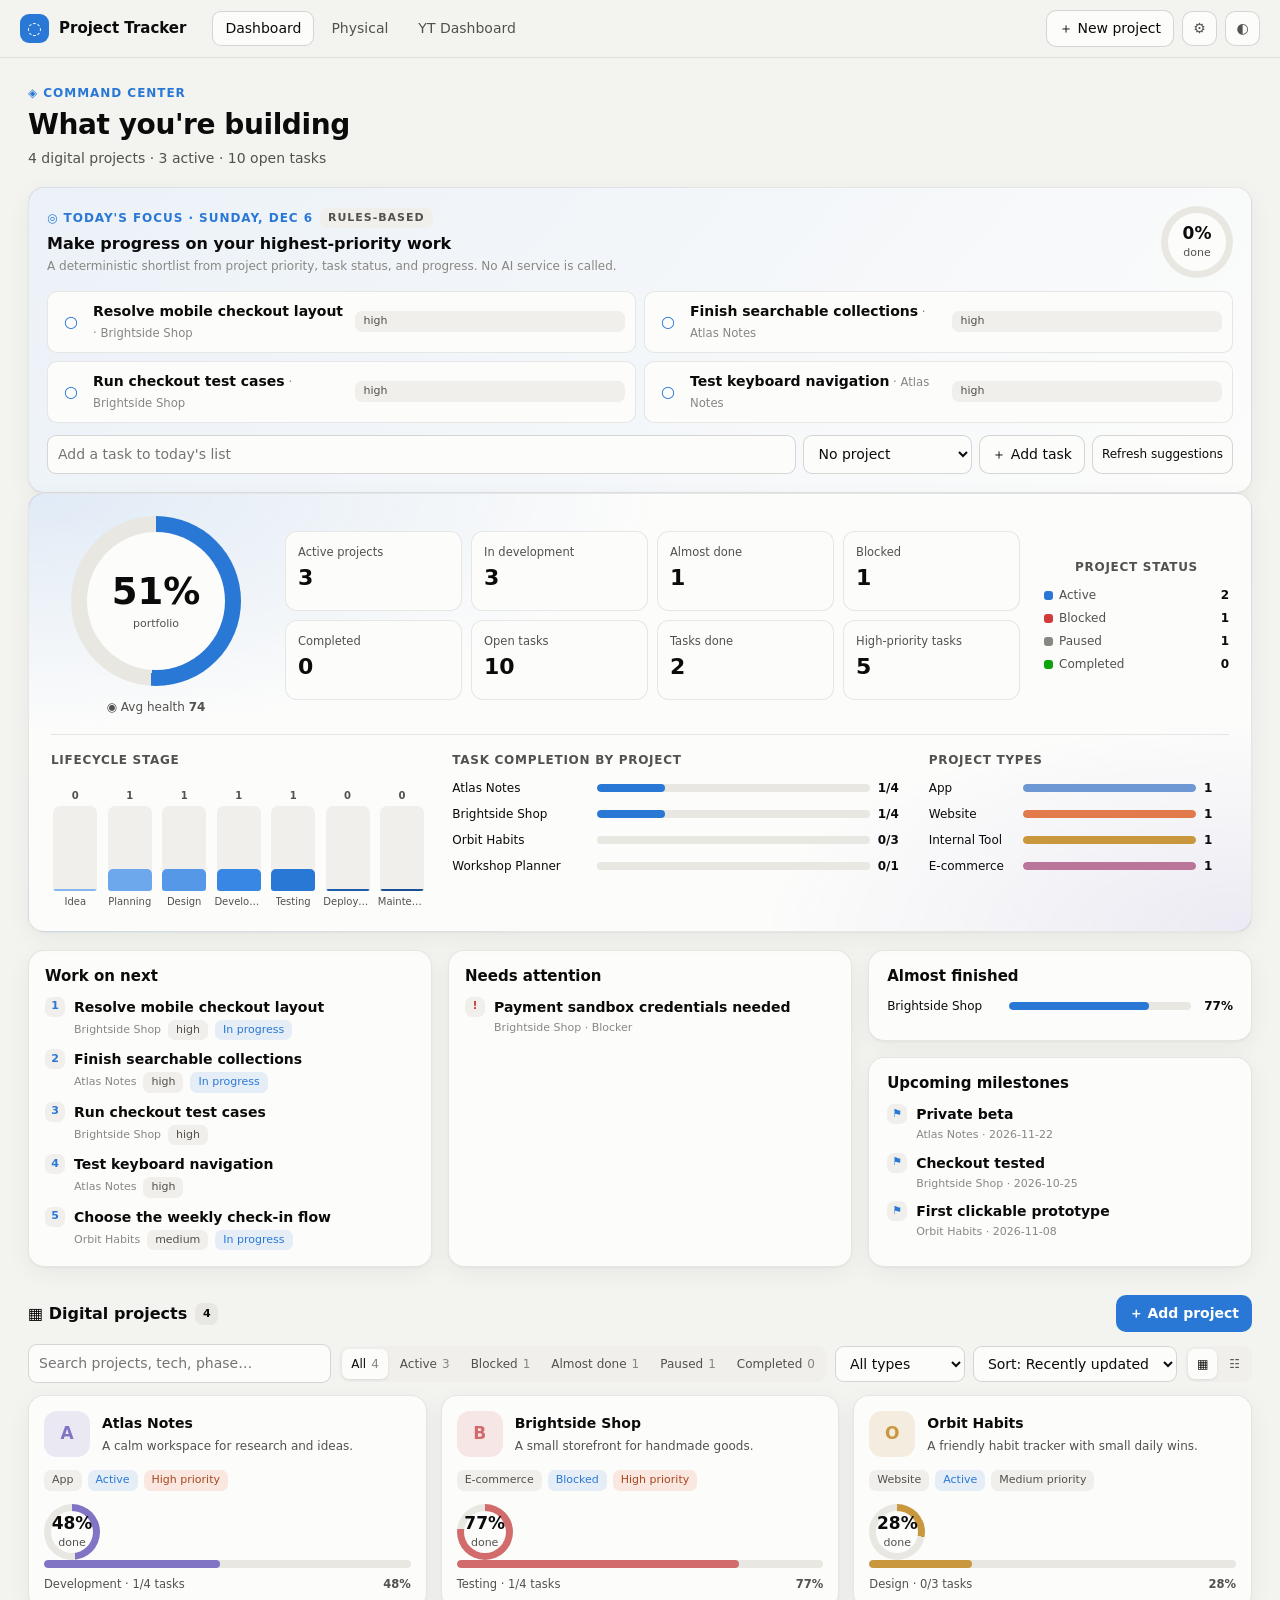
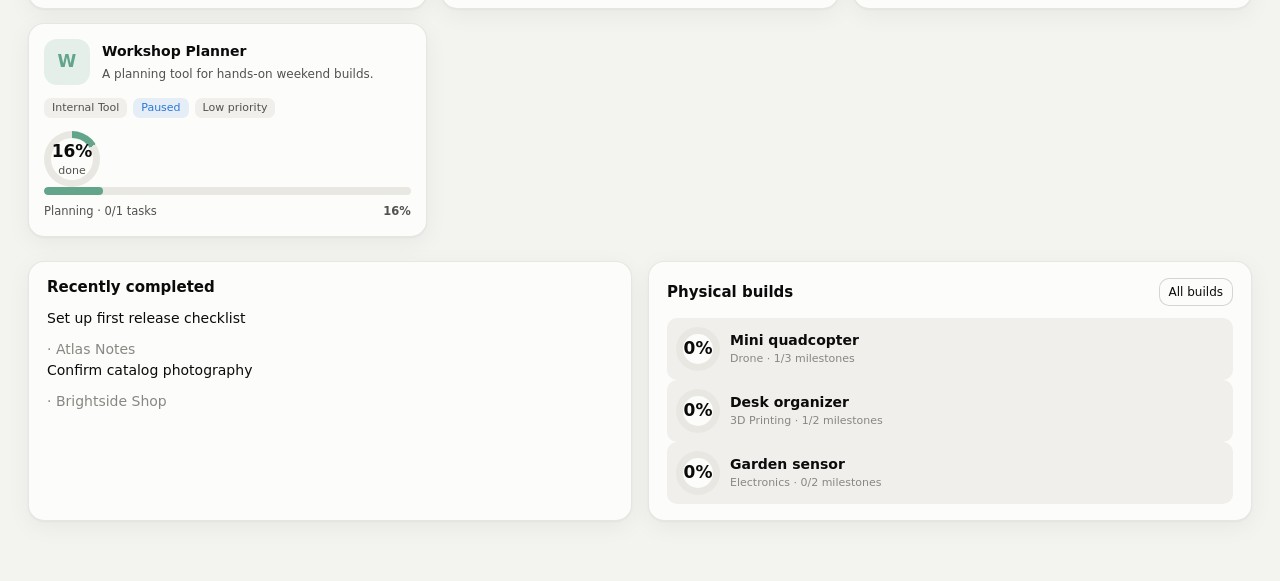
==== commit 933f66f8: "Add Artifact UI and import guidance Co-authored-by: Yousseft2002 <73260784+Yousseft2002@users.norepl" ====
--- a/artifact-version/artifact-code.html
+++ b/artifact-version/artifact-code.html
@@ -46,6 +46,7 @@
 const TYPES = ["App","Website","SaaS","Internal Tool","E-commerce","Automation","Game","Library","Other"];
 const COLORS = ["#6e98d4","#e27a4b","#42a58a","#c9983e","#ba759a","#63a58a","#8174c5","#d26c6c"];
 const esc = (v) => String(v == null ? "" : v).replace(/[&<>"']/g, c => ({"&":"&amp;","<":"&lt;",">":"&gt;",'"':"&quot;","'":"&#39;"}[c]));
+const safeUrl = (v) => /^https?:\/\//i.test(String(v || "")) ? String(v) : "";
 const id = () => "u-" + Date.now().toString(36) + Math.random().toString(36).slice(2,7);
 const today = () => new Date().toISOString().slice(0,10);
 const fmt = (n) => Number(n || 0).toLocaleString();
@@ -104,7 +105,7 @@
 function sortProjects(ps){
   const u=state.ui,q=(u.q||"").trim().toLowerCase();
   const sorts={updated:(a,b)=>(b.updatedAt||"").localeCompare(a.updatedAt||""),progress:(a,b)=>b.progress-a.progress,priority:(a,b)=>PRIORITIES.indexOf(a.priority)-PRIORITIES.indexOf(b.priority),health:(a,b)=>(b.health??-1)-(a.health??-1),phase:(a,b)=>PHASES.indexOf(b.phase)-PHASES.indexOf(a.phase),name:(a,b)=>a.name.localeCompare(b.name)};
-  return ps.filter(p=>u.status==="all"||(u.status==="close"?p.status!=="Completed"&&p.progress>=75:p.status===u.status))
+  return ps.filter(p=>u.status==="all"||(u.status==="active"?p.status==="Active"||p.status==="Blocked":u.status==="close"?p.status!=="Completed"&&p.progress>=75:p.status===u.status))
     .filter(p=>u.type==="all"||p.type===u.type)
     .filter(p=>!q||[p.name,p.oneLiner,p.type,p.phase,...(p.technologies||[])].join(" ").toLowerCase().includes(q))
     .slice().sort(sorts[u.sort]||sorts.updated);
@@ -118,7 +119,8 @@
     });
   });
   rows.sort((a,b)=>b.score-a.score);
-  const used={};return rows.filter(x=>(used[x.p.id]=(used[x.p.id]||0)+1)<=2).slice(0,n);
+  const used={};const picked=rows.filter(x=>(used[x.p.id]=(used[x.p.id]||0)+1)<=2).slice(0,n);
+  return [...picked,...state.planTasks.filter(t=>t.status!=="done").slice(0,Math.max(0,n-picked.length)).map(t=>({p:{id:"inbox",name:"Personal list"},t,score:0}))];
 }
 function pill(text,cls=""){return `<span class="chip ${cls}">${esc(text)}</span>`}
 function projectCard(p){
@@ -151,7 +153,7 @@
   <section class="hero card" aria-label="Portfolio overview"><div class="hero-grid">
     <div class="hero-ring">${ring(s.overall,170,"var(--accent)","portfolio")}<div class="hero-ring-foot"><span>◉ Avg health <b>${ps.length?Math.round(ps.reduce((a,p)=>a+(p.health||0),0)/ps.length):"–"}</b></span></div></div>
     <div class="hero-tiles">
-      ${tile("Active projects",s.active,"all")} ${tile("In development",s.inDevelopment,"all")} ${tile("Almost done",s.close,"close")} ${tile("Blocked",s.blocked,"Blocked")}
+      ${tile("Active projects",s.active,"active")} ${tile("In development",s.inDevelopment,"all")} ${tile("Almost done",s.close,"close")} ${tile("Blocked",s.blocked,"Blocked")}
       ${tile("Completed",s.completed,"Completed")} ${tile("Open tasks",s.openTasks)} ${tile("Tasks done",s.doneTasks)} ${tile("High-priority tasks",s.highTasks)}
     </div><div class="hero-donut"><h3>Project status</h3><div class="legend vertical">${STATUSES.map(st=>`<li><i class="sw" style="background:${statusColors[st]}"></i>${st}<b>${s.statusCounts[st]}</b></li>`).join("")}</div></div>
   </div><div class="hero-lower"><div><h3>Lifecycle stage</h3><div class="cols">${phaseHtml}</div></div>
@@ -166,7 +168,7 @@
   </div>
   <section class="section" id="projects"><div class="section-title"><h2>▦ Digital projects <span class="count">${show.length}</span></h2><button class="btn primary" data-action="new-project">＋ Add project</button></div>
     <div class="toolbar"><input class="search" data-action="search" type="search" placeholder="Search projects, tech, phase…" value="${esc(state.ui.q)}" aria-label="Search projects">
-      <div class="seg">${["all","Active","Blocked","close","Paused","Completed"].map(k=>`<button class="${state.ui.status===k?"on":""}" data-action="filter-status" data-value="${k}">${k==="all"?"All":k==="close"?"Almost done":k}<span>${k==="all"?ps.length:k==="close"?s.close:ps.filter(p=>p.status===k).length}</span></button>`).join("")}</div>
+      <div class="seg">${["all","active","Blocked","close","Paused","Completed"].map(k=>`<button class="${state.ui.status===k?"on":""}" data-action="filter-status" data-value="${k}">${k==="all"?"All":k==="active"?"Active":k==="close"?"Almost done":k}<span>${k==="all"?ps.length:k==="active"?s.active:k==="close"?s.close:ps.filter(p=>p.status===k).length}</span></button>`).join("")}</div>
       <select data-action="filter-type" aria-label="Filter by type"><option value="all">All types</option>${[...new Set(ps.map(p=>p.type))].map(t=>`<option ${state.ui.type===t?"selected":""}>${esc(t)}</option>`).join("")}</select>
       <select data-action="sort"><option value="updated" ${state.ui.sort==="updated"?"selected":""}>Sort: Recently updated</option><option value="progress" ${state.ui.sort==="progress"?"selected":""}>Sort: Progress</option><option value="priority" ${state.ui.sort==="priority"?"selected":""}>Sort: Priority</option><option value="health" ${state.ui.sort==="health"?"selected":""}>Sort: Health</option><option value="phase" ${state.ui.sort==="phase"?"selected":""}>Sort: Lifecycle stage</option><option value="name" ${state.ui.sort==="name"?"selected":""}>Sort: Name</option></select>
       <div class="seg"><button class="${state.ui.view==="grid"?"on":""}" data-action="view" data-value="grid" aria-label="Grid view">▦</button><button class="${state.ui.view==="list"?"on":""}" data-action="view" data-value="list" aria-label="List view">☷</button></div></div>
@@ -189,9 +191,9 @@
   if(!p)return `<a href="#/">← Dashboard</a><div class="empty">Project not found.</div>`;
   const color=COLORS[Math.abs(p.name.split("").reduce((a,c)=>a+c.charCodeAt(0),0))%COLORS.length];
   const groups=[["doing","In progress"],["todo","Up next"],["done","Completed"]];
-  return `<a href="#/" class="small">← Dashboard</a><section class="card panel detail-section"><div class="detail-head">${ring(p.progress,142,color,"complete")}<div><div class="pc-badges">${pill(p.type)}${pill(p.status,"status")}${pill(p.priority+" priority",p.priority==="High"?"high":"")}</div><h1>${esc(p.name)}</h1><p class="muted">${esc(p.oneLiner||"No description yet.")}</p><div class="detail-actions"><button class="btn primary" data-action="edit-project" data-id="${esc(p.id)}">✎ Edit details</button><button class="btn" data-action="delete-project" data-id="${esc(p.id)}">Hide / remove</button>${p.githubUrl?`<a class="btn" href="${esc(p.githubUrl)}" target="_blank" rel="noopener">GitHub ↗</a>`:""}</div></div></div>
+  return `<a href="#/" class="small">← Dashboard</a><section class="card panel detail-section"><div class="detail-head">${ring(p.progress,142,color,"complete")}<div><div class="pc-badges">${pill(p.type)}${pill(p.status,"status")}${pill(p.priority+" priority",p.priority==="High"?"high":"")}</div><h1>${esc(p.name)}</h1><p class="muted">${esc(p.oneLiner||"No description yet.")}</p><div class="detail-actions"><button class="btn primary" data-action="edit-project" data-id="${esc(p.id)}">✎ Edit details</button><button class="btn" data-action="delete-project" data-id="${esc(p.id)}">Hide / remove</button>${safeUrl(p.githubUrl)?`<a class="btn" href="${safeUrl(p.githubUrl)}" target="_blank" rel="noopener noreferrer">GitHub ↗</a>`:""}</div></div></div>
     <div class="grid3 section"><div><small>Lifecycle stage</small><b>${esc(p.phase)}</b></div><div><small>Health</small><b>${p.health??"–"} / 100</b></div><div><small>Target</small><b>${p.targetDate?esc(p.targetDate):"Not set"}</b></div></div></section>
-  <nav class="section-nav">${["overview","tasks","milestones","issues"].map(x=>`<a href="#sec-${x}">${x[0].toUpperCase()+x.slice(1)}</a>`).join("")}</nav>
+  <nav class="section-nav">${["overview","tasks","milestones","issues"].map(x=>`<a href="#sec-${x}" data-section="sec-${x}">${x[0].toUpperCase()+x.slice(1)}</a>`).join("")}</nav>
   <section class="grid2 detail-section" id="sec-overview">${panel("Description",`<p>${esc(p.description||"No description yet.")}</p><h3 class="section">Technologies</h3><div class="pc-badges">${(p.technologies||[]).map(t=>pill(t)).join("")||"Unknown"}</div>`)}
   ${panel("Goals & important notes",`<form class="plan-add" data-form="add-goal" data-project="${esc(p.id)}"><input name="title" placeholder="Add a goal" required><button class="btn">＋ Add</button></form><ul class="timeline section">${(p.goals||[]).map((g,i)=>`<li><span class="grow">${esc(g)}</span><button class="btn small" data-action="remove-goal" data-project="${esc(p.id)}" data-index="${i}">×</button></li>`).join("")||`<li class="muted">No goals yet.</li>`}</ul><label class="field section">Notes<textarea data-action="notes" data-project="${esc(p.id)}" placeholder="Decisions, ideas, reminders…">${esc(p.notes||"")}</textarea><span class="small">Saved automatically when you leave the field.</span></label>`)}</section>
   <section id="sec-tasks" class="detail-section">${panel("Tasks",`<form class="plan-add" data-form="add-project-task" data-project="${esc(p.id)}"><input name="title" placeholder="Add a task…" required><select name="priority"><option value="high">High</option><option value="medium" selected>Medium</option><option value="low">Low</option></select><button class="btn primary">＋ Add</button></form><div class="task-columns section">${groups.map(([st,label])=>{const items=p.tasks.filter(t=>t.status===st);return `<div class="task-col"><h3>${label}<span>${items.length}</span></h3>${items.map(t=>`<div class="task ${st==="done"?"done":""}"><button class="check" data-action="toggle-task" data-project="${esc(p.id)}" data-id="${esc(t.id)}">${st==="done"?"✓":"○"}</button><div class="task-text"><b>${esc(t.title)}</b>${t.detail?`<div class="task-meta">${esc(t.detail)}</div>`:""}<div class="task-meta">${esc(t.priority||"medium")} priority</div></div><button class="remove" data-action="delete-task" data-project="${esc(p.id)}" data-id="${esc(t.id)}" aria-label="Remove task">×</button></div>`).join("")||`<div class="empty">Nothing here</div>`}</div>`}).join("")}</div>`)}</section>
@@ -254,16 +256,33 @@
 function exportData(){
   const data={format:"project-tracker-artifact",version:1,exportedAt:new Date().toISOString(),projects:state.projects,physical:state.physical,analytics:state.analytics,theme:state.theme};
   const blob=new Blob([JSON.stringify(data,null,2)],{type:"application/json"});
-  const a=document.createElement("a");a.href=URL.createObjectURL(blob);a.download="project-tracker-artifact-data.json";a.click();URL.revokeObjectURL(a.href);showToast("JSON backup downloaded.");
+  const a=document.createElement("a");a.href=URL.createObjectURL(blob);a.download="project-tracker-artifact-data.json";a.click();setTimeout(()=>URL.revokeObjectURL(a.href),1000);showToast("JSON backup downloaded.");
 }
 function importData(file){
+  if(file.size>10_000_000){showToast("JSON file is larger than the 10 MB import limit.");return}
   const reader=new FileReader();
   reader.onload=()=>{
     try{
       const obj=JSON.parse(reader.result);
       if(!obj||!Array.isArray(obj.projects)||!Array.isArray(obj.physical))throw new Error("Expected projects and physical arrays.");
       if(obj.projects.length>500||obj.physical.length>500)throw new Error("Import is larger than the supported limit.");
-      state.projects=obj.projects;state.physical=obj.physical;state.analytics=obj.analytics||null;
+      const bounded=xs=>{if(xs.length>2000)throw new Error("An imported project has too many items.");return xs};
+      const importedProjects=obj.projects.map((raw,i)=>{
+        if(!raw||typeof raw!=="object"||!String(raw.name||"").trim())throw new Error(`Project ${i+1} needs a name.`);
+        const p={...raw,id:String(raw.id||id()).slice(0,150),name:String(raw.name).slice(0,100),oneLiner:String(raw.oneLiner||"").slice(0,300),description:String(raw.description||"").slice(0,10000),notes:String(raw.notes||"").slice(0,10000)};
+        p.status=STATUSES.includes(raw.status)?raw.status:"Active";p.phase=PHASES.includes(raw.phase)?raw.phase:"Idea";p.priority=PRIORITIES.includes(raw.priority)?raw.priority:"Medium";p.type=TYPES.includes(raw.type)?raw.type:"Other";
+        p.progress=Math.max(0,Math.min(100,Number(raw.progress)||0));p.health=raw.health==null?null:Math.max(0,Math.min(100,Number(raw.health)||0));p.targetDate=String(raw.targetDate||"").slice(0,10);p.githubUrl=safeUrl(raw.githubUrl);
+        p.technologies=bounded(Array.isArray(raw.technologies)?raw.technologies:[]).slice(0,100).map(x=>String(x).slice(0,100));
+        p.tasks=bounded(Array.isArray(raw.tasks)?raw.tasks:[]).map(t=>{if(!t||typeof t!=="object")throw new Error(`Project ${i+1} has an invalid task.`);return {id:String(t.id||id()).slice(0,150),title:String(t.title||"Untitled task").slice(0,300),detail:String(t.detail||"").slice(0,2000),status:["todo","doing","done"].includes(t.status)?t.status:"todo",priority:["high","medium","low"].includes(String(t.priority||"").toLowerCase())?String(t.priority).toLowerCase():"medium",source:"user",updatedAt:t.updatedAt||null}});
+        p.milestones=bounded(Array.isArray(raw.milestones)?raw.milestones:[]).map(m=>{if(!m||typeof m!=="object")throw new Error(`Project ${i+1} has an invalid milestone.`);return {id:String(m.id||id()).slice(0,150),title:String(m.title||"Untitled milestone").slice(0,300),due:String(m.due||"").slice(0,10),status:m.status==="done"?"done":"todo"}});
+        for(const k of ["blockers","bugs"])p[k]=bounded(Array.isArray(raw[k])?raw[k]:[]).map(x=>{if(!x||typeof x!=="object")throw new Error(`Project ${i+1} has an invalid issue.`);return {id:String(x.id||id()).slice(0,150),title:String(x.title||"Untitled issue").slice(0,300),detail:String(x.detail||"").slice(0,2000),priority:["high","medium","low"].includes(String(x.priority||"").toLowerCase())?String(x.priority).toLowerCase():"medium",status:["resolved","done"].includes(x.status)?"resolved":"open"}});
+        p.goals=bounded(Array.isArray(raw.goals)?raw.goals:[]).slice(0,200).map(x=>String(x).slice(0,500));return p;
+      });
+      const importedPhysical=obj.physical.map((raw,i)=>{
+        if(!raw||typeof raw!=="object"||!String(raw.name||"").trim())throw new Error(`Physical build ${i+1} needs a name.`);
+        return {...raw,id:String(raw.id||id()).slice(0,150),name:String(raw.name).slice(0,100),category:String(raw.category||"Other").slice(0,60),status:["planning","active","paused","done"].includes(raw.status)?raw.status:"planning",description:String(raw.description||"").slice(0,10000),budget:raw.budget==null?null:Math.max(0,Number(raw.budget)||0),color:Math.abs(Number(raw.color)||0)%8,target_date:String(raw.target_date||"").slice(0,10),milestones:bounded(Array.isArray(raw.milestones)?raw.milestones:[]).map(m=>{if(!m||typeof m!=="object")throw new Error(`Physical build ${i+1} has an invalid milestone.`);return {id:String(m.id||id()).slice(0,150),title:String(m.title||"Untitled milestone").slice(0,300),done:!!m.done}}),updates:bounded(Array.isArray(raw.updates)?raw.updates:[]).map(u=>{if(!u||typeof u!=="object")throw new Error(`Physical build ${i+1} has an invalid update.`);return {id:String(u.id||id()).slice(0,150),day:String(u.day||today()).slice(0,10),progress:u.progress==null?null:Math.max(0,Math.min(100,Number(u.progress)||0)),note:String(u.note||"").slice(0,2000),hours:Math.max(0,Number(u.hours)||0),cost:Math.max(0,Number(u.cost)||0)}})};
+      });
+      state.projects=importedProjects;state.physical=importedPhysical;state.analytics=null;
       state.theme=obj.theme==="dark"?"dark":"light";document.documentElement.dataset.theme=state.theme;persist();go("dashboard");showToast("JSON data imported.");
     }catch(e){showToast("Could not import JSON: "+e.message);}
   };
@@ -280,6 +299,7 @@
     <label class="field">Name<input name="name" required maxlength="100" value="${esc(p.name)}"></label>
     <label class="field">One-line summary<input name="oneLiner" maxlength="180" value="${esc(p.oneLiner||"")}"></label>
     <label class="field">Description<textarea name="description">${esc(p.description||"")}</textarea></label>
+    <label class="field">GitHub URL<input name="githubUrl" type="url" placeholder="https://github.com/…" value="${esc(p.githubUrl||"")}"></label>
     <div class="form-grid"><label class="field">Type<select name="type">${TYPES.map(t=>`<option ${p.type===t?"selected":""}>${esc(t)}</option>`).join("")}</select></label><label class="field">Status<select name="status">${STATUSES.map(t=>`<option ${p.status===t?"selected":""}>${t}</option>`).join("")}</select></label>
     <label class="field">Lifecycle stage<select name="phase">${PHASES.map(t=>`<option ${p.phase===t?"selected":""}>${t}</option>`).join("")}</select></label><label class="field">Priority<select name="priority">${PRIORITIES.map(t=>`<option ${p.priority===t?"selected":""}>${t}</option>`).join("")}</select></label>
     <label class="field">Progress (%)<input name="progress" type="number" min="0" max="100" value="${Number(p.progress)||0}"></label><label class="field">Health (0–100)<input name="health" type="number" min="0" max="100" value="${p.health??""}"></label>
@@ -301,12 +321,17 @@
   if(act==="new-build"){editBuildForm();return}
   if(act==="edit-build"){editBuildForm(buildFor(pid2));return}
   if(act==="open-project"){openProject(pid2);return}
+  if(act==="cycle-task"){
+    const p=projectFor(b.dataset.project),t=p?.tasks.find(x=>x.id===b.dataset.id);
+    if(t){t.status=t.status==="todo"?"doing":t.status==="doing"?"done":"todo";t.updatedAt=new Date().toISOString();persist();render()}return;
+  }
   if(act==="open-build"){openBuild(pid2);return}
   if(act==="back-physical"){state.physicalId=null;render();return}
   if(act==="filter-status"){state.ui.status=b.dataset.value;persist();render();return}
   if(act==="quick-filter"){state.ui.status=b.dataset.value;state.ui.type="all";state.ui.q="";render();document.getElementById("projects")?.scrollIntoView({behavior:"smooth"});return}
   if(act==="view"){state.ui.view=b.dataset.value;persist();render();return}
   if(act==="toggle-task"){
+    if(b.dataset.project==="inbox"){const t=state.planTasks.find(x=>x.id===b.dataset.id);if(t){t.status=t.status==="done"?"todo":"done";persist();render()}return}
     const p=projectFor(b.dataset.project),t=p?.tasks.find(x=>x.id===b.dataset.id);
     if(t){t.status=t.status==="done"?"todo":t.status==="doing"?"done":"done";t.updatedAt=new Date().toISOString();persist();render()}return;
   }
@@ -331,7 +356,7 @@
   const data=values(form),kind=form.dataset.form,pid=form.dataset.project,p=projectFor(pid),bid=form.dataset.id,b=buildFor(bid);
   if(kind==="save-project"){
     const existing=projectFor(form.dataset.id);
-    const item={...(existing||{id:id(),createdAt:today(),tasks:[],milestones:[],blockers:[],bugs:[],goals:[],notes:""}),name:data.name.trim(),oneLiner:data.oneLiner.trim(),description:data.description.trim(),type:data.type,status:data.status,phase:data.phase,priority:data.priority,progress:Math.max(0,Math.min(100,+data.progress||0)),health:data.health===""?null:Math.max(0,Math.min(100,+data.health)),targetDate:data.targetDate,technologies:data.technologies.split(",").map(x=>x.trim()).filter(Boolean),updatedAt:new Date().toISOString()};
+    const item={...(existing||{id:id(),createdAt:today(),tasks:[],milestones:[],blockers:[],bugs:[],goals:[],notes:""}),name:data.name.trim(),oneLiner:data.oneLiner.trim(),description:data.description.trim(),githubUrl:safeUrl(data.githubUrl),type:data.type,status:data.status,phase:data.phase,priority:data.priority,progress:Math.max(0,Math.min(100,+data.progress||0)),health:data.health===""?null:Math.max(0,Math.min(100,+data.health)),targetDate:data.targetDate,technologies:data.technologies.split(",").map(x=>x.trim()).filter(Boolean),updatedAt:new Date().toISOString()};
     if(existing)Object.assign(existing,item);else state.projects.unshift(item);
     state.projectId=item.id;state.page="project";document.getElementById("overlay").innerHTML="";persist();render();showToast(existing?"Project updated.":"Project added.");return;
   }
@@ -364,7 +389,6 @@
   else if(el.dataset.action==="sort"){state.ui.sort=el.value;persist();render()}
   else if(el.dataset.action==="import"&&el.files?.[0]){importData(el.files[0]);el.value=""}
   else if(el.dataset.action==="notes"){const p=projectFor(el.dataset.project);if(p){p.notes=el.value;persist();showToast("Notes saved.")}}
-  else if(el.dataset.action==="notes"===false&&el.matches("[data-action=notes]")){}
 });
 document.addEventListener("input",e=>{
   const el=e.target;
@@ -374,8 +398,15 @@
   }
 });
 document.addEventListener("click",e=>{
+  const section=e.target.closest("[data-section]");
+  if(section){e.preventDefault();document.getElementById(section.dataset.section)?.scrollIntoView({behavior:"smooth"});return}
   const b=e.target.closest("[data-page]");if(b){go(b.dataset.page);return}
   if(e.target.closest(".modal")&&e.target.classList.contains("modal"))document.getElementById("overlay").innerHTML="";
+});
+document.addEventListener("keydown",e=>{
+  if((e.key==="Enter"||e.key===" ")&&e.target.matches('[role="button"][data-action="open-project"],[role="button"][data-action="open-build"]')){
+    e.preventDefault();e.target.click();
+  }
 });
 window.addEventListener("hashchange",()=>{
   const h=location.hash||"#/";
